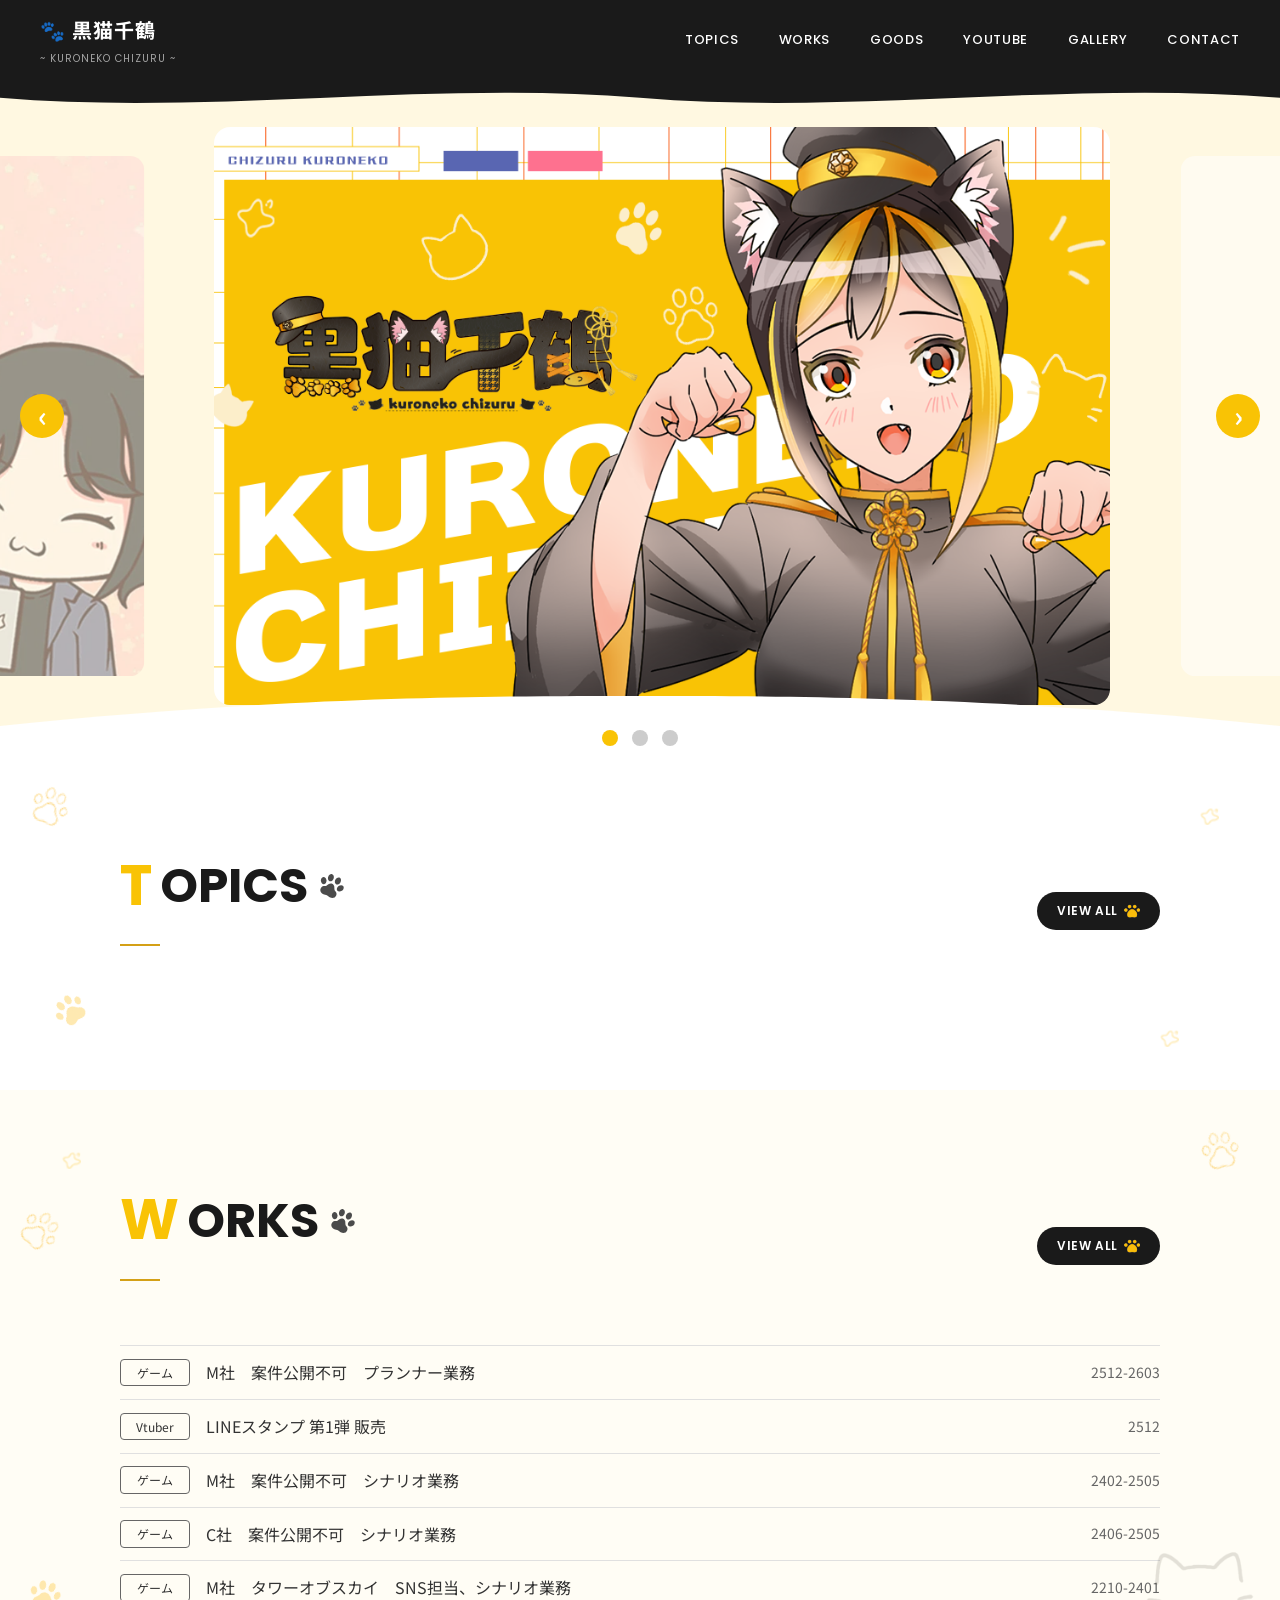
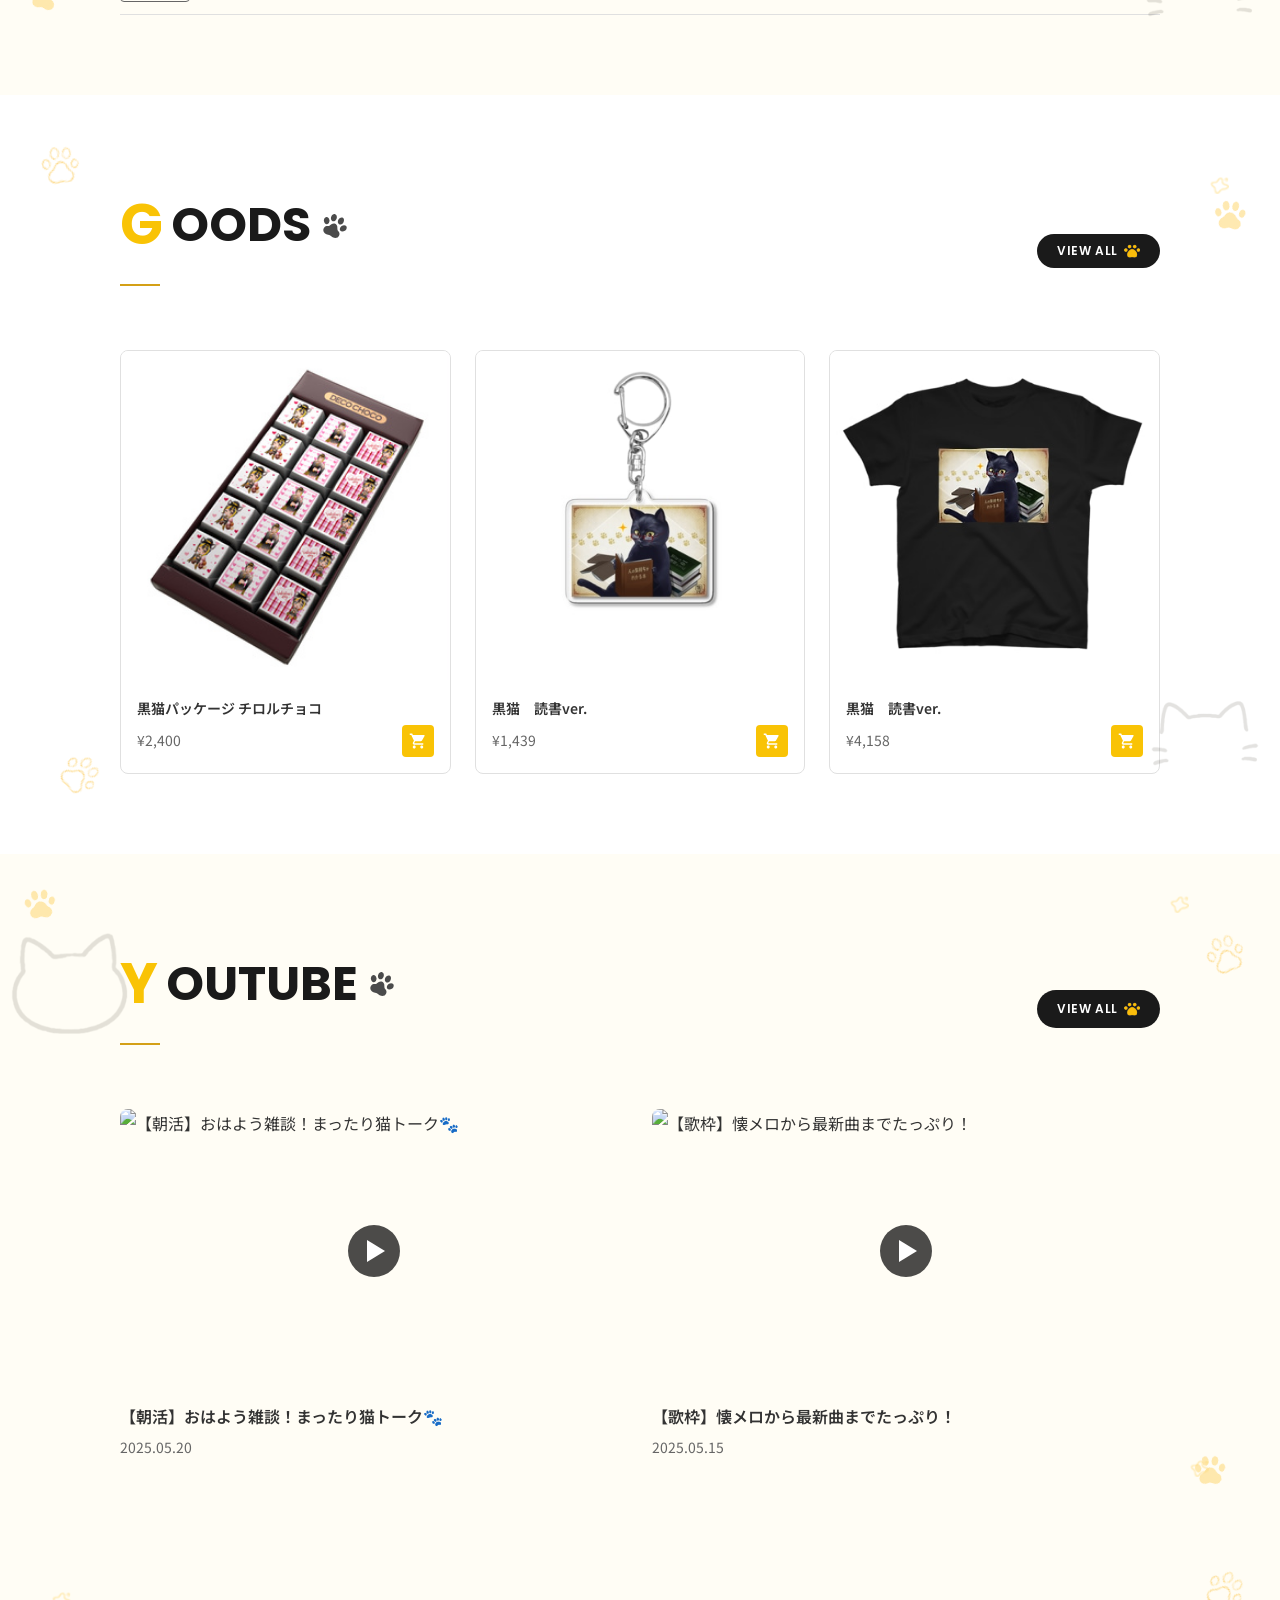
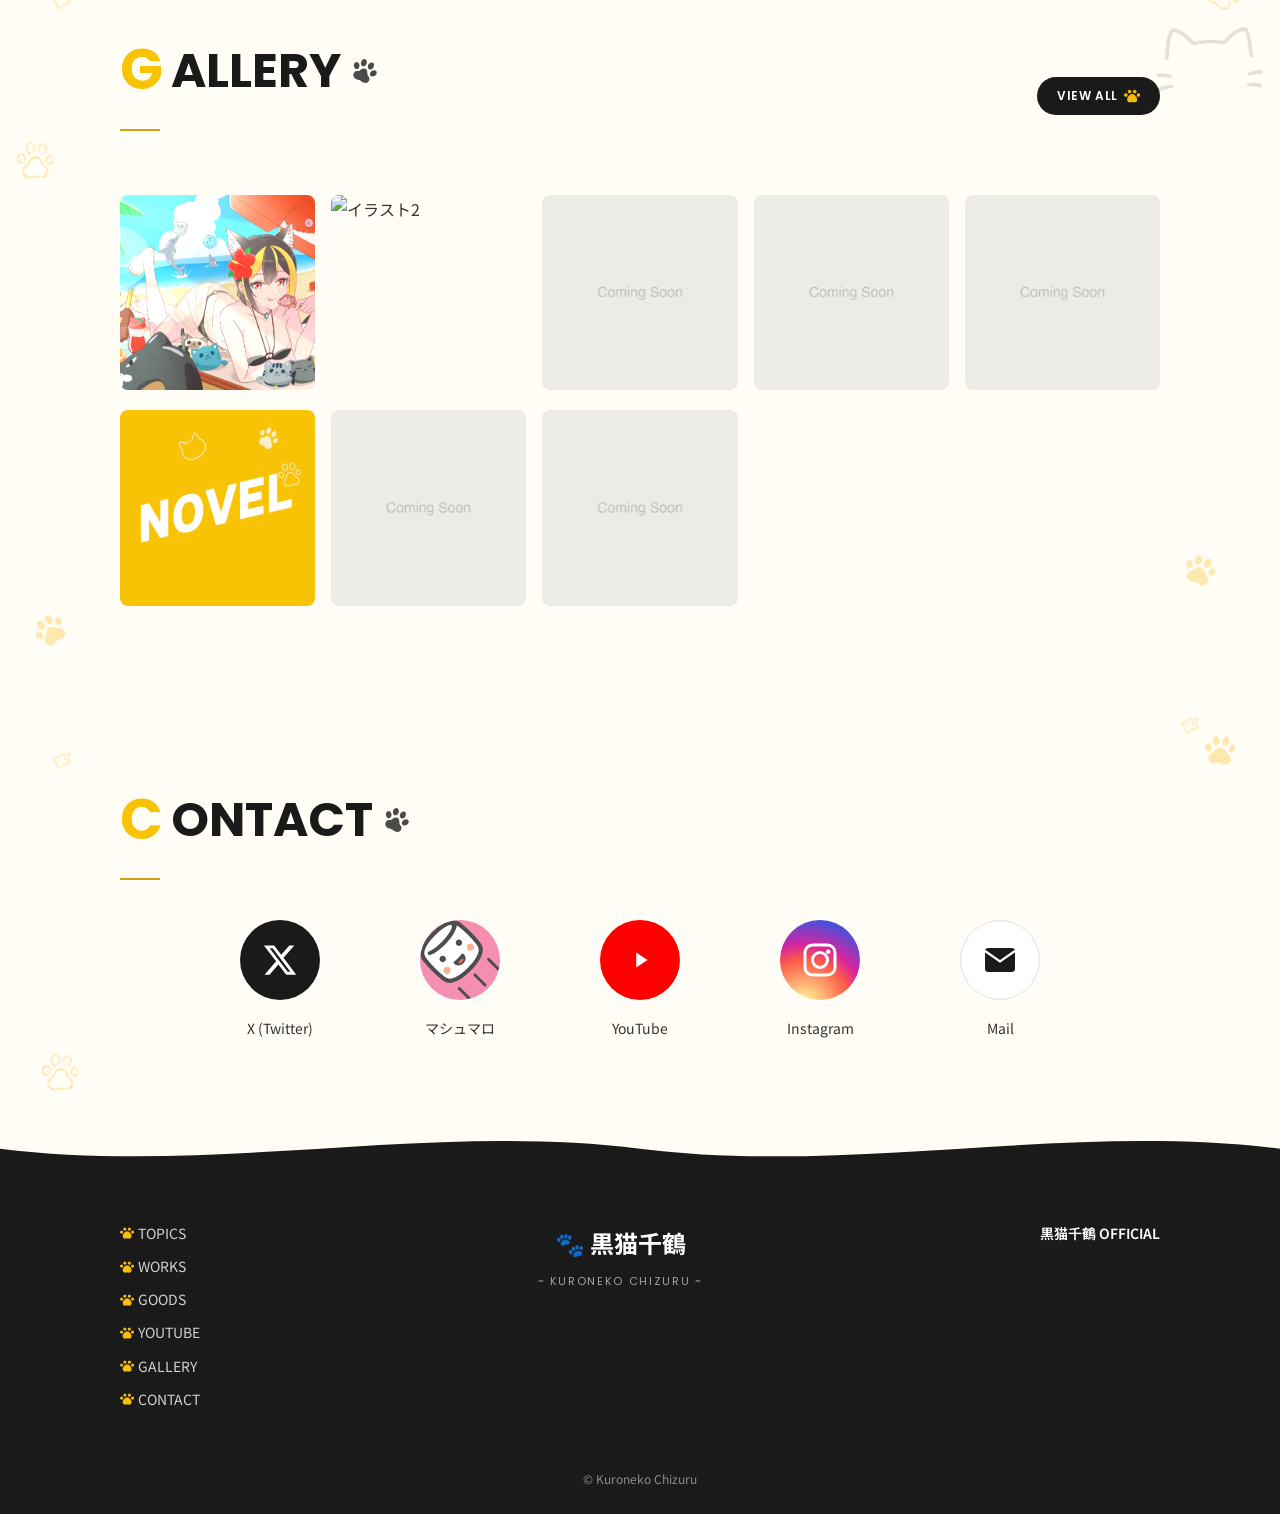
==== index.html @ 6dfe51aa "update: CMS導入 + サイト改善 - TOPICSをデータ駆動化（data/topics.json + loadTopics()） - GAS CMSコード追加（scripts/gas/Co" ====
<!DOCTYPE html>
<html lang="ja">
<head>
  <meta charset="UTF-8">
  <meta name="viewport" content="width=device-width, initial-scale=1.0">
  <title>黒猫千鶴 - KURONEKO CHIZURU Official</title>
  <meta name="description" content="黒猫千鶴（くろねこちづる）の公式サイト。元気いっぱい！癒しと笑顔をお届けする黒猫系VTuber。">
  <meta property="og:title" content="黒猫千鶴 - KURONEKO CHIZURU Official">
  <meta property="og:description" content="元気いっぱい！癒しと笑顔をお届けする黒猫系VTuber">
  <meta property="og:type" content="website">
  <link rel="preconnect" href="https://fonts.googleapis.com">
  <link rel="preconnect" href="https://fonts.gstatic.com" crossorigin>
  <link href="https://fonts.googleapis.com/css2?family=Noto+Sans+JP:wght@400;500;700;900&family=Poppins:wght@400;500;600;700&display=swap" rel="stylesheet">
  <link rel="stylesheet" href="css/variables.css">
  <link rel="stylesheet" href="css/common.css">
  <link rel="stylesheet" href="css/home.css">
</head>
<body>
  <!-- ========== Header ========== -->
  <header class="site-header"></header>

  <!-- ========== Hero Section ========== -->
  <section class="hero-section">
    <div class="carousel-container">
      <div class="carousel-track">
        <!-- スライドはcarousel.jsで動的生成 -->
      </div>
      <button class="carousel-btn carousel-btn-prev" aria-label="前のスライド">&#8249;</button>
      <button class="carousel-btn carousel-btn-next" aria-label="次のスライド">&#8250;</button>
    </div>
    <!-- 白い波形帯 + ドット -->
    <div class="hero-bottom-overlay">
      <svg class="hero-bottom-wave" viewBox="0 0 1440 80" preserveAspectRatio="none" xmlns="http://www.w3.org/2000/svg">
        <path d="M0,80 L0,40 C320,0 560,0 720,0 C880,0 1120,0 1440,40 L1440,80 Z" fill="#FFFFFF"/>
      </svg>
      <div class="carousel-dots"></div>
    </div>
  </section>

  <!-- ========== Topics Section ========== -->
  <section id="topics" class="section topics-section">
    <div class="section-inner">
      <div class="section-header">
        <div>
          <h2 class="section-title">
            <span class="first-letter">T</span>OPICS <img src="img/decorations/paw-black.svg" alt="" class="section-title-paw">
          </h2>
          <div class="section-divider"></div>
        </div>
        <a href="https://x.com/kuro9neko6" target="_blank" rel="noopener noreferrer" class="btn-view-all">VIEW ALL <img src="img/decorations/viewall-icon.png" alt="" class="btn-view-all-icon"></a>
      </div>
      <div class="topics-embed">
        <!-- data/topics.jsonから動的生成 -->
      </div>
    </div>
  </section>

  <!-- ========== Works Section ========== -->
  <section id="works" class="section works-section">
    <div class="section-inner">
      <div class="section-header">
        <div>
          <h2 class="section-title">
            <span class="first-letter">W</span>ORKS <img src="img/decorations/paw-black.svg" alt="" class="section-title-paw">
          </h2>
          <div class="section-divider"></div>
        </div>
        <a href="works.html" class="btn-view-all">VIEW ALL <img src="img/decorations/viewall-icon.png" alt="" class="btn-view-all-icon"></a>
      </div>
      <div class="works-list" data-limit="5">
        <!-- data-loader.jsで動的生成 -->
      </div>
    </div>
  </section>

  <!-- ========== Goods Section ========== -->
  <section id="goods" class="section goods-section">
    <div class="section-inner">
      <div class="section-header">
        <div>
          <h2 class="section-title">
            <span class="first-letter">G</span>OODS <img src="img/decorations/paw-black.svg" alt="" class="section-title-paw">
          </h2>
          <div class="section-divider"></div>
        </div>
        <div class="btn-view-all-dropdown">
          <button class="btn-view-all">VIEW ALL <img src="img/decorations/viewall-icon.png" alt="" class="btn-view-all-icon"></button>
          <div class="dropdown-menu">
            <a href="https://kuro-neko96ko-bo.booth.pm/" target="_blank" rel="noopener noreferrer" class="dropdown-item">
              <span class="dropdown-store-badge dropdown-store-booth">BOOTH</span>
            </a>
            <a href="https://suzuri.jp/kuroneko-project" target="_blank" rel="noopener noreferrer" class="dropdown-item">
              <span class="dropdown-store-badge dropdown-store-suzuri">SUZURI</span>
            </a>
          </div>
        </div>
      </div>
      <div class="goods-grid" data-limit="3">
        <!-- data-loader.jsで動的生成 -->
      </div>
    </div>
  </section>

  <!-- ========== YouTube Section ========== -->
  <section id="youtube" class="section youtube-section">
    <div class="section-inner">
      <div class="section-header">
        <div>
          <h2 class="section-title">
            <span class="first-letter">Y</span>OUTUBE <img src="img/decorations/paw-black.svg" alt="" class="section-title-paw">
          </h2>
          <div class="section-divider"></div>
        </div>
        <a href="https://youtube.com/@96nekoko-bo" target="_blank" rel="noopener noreferrer" class="btn-view-all">VIEW ALL <img src="img/decorations/viewall-icon.png" alt="" class="btn-view-all-icon"></a>
      </div>
      <div class="youtube-grid" data-limit="2">
        <!-- data-loader.jsで動的生成 -->
      </div>
    </div>
  </section>

  <!-- ========== Gallery Section ========== -->
  <section id="gallery" class="section gallery-section">
    <div class="section-inner">
      <div class="section-header">
        <div>
          <h2 class="section-title">
            <span class="first-letter">G</span>ALLERY <img src="img/decorations/paw-black.svg" alt="" class="section-title-paw">
          </h2>
          <div class="section-divider"></div>
        </div>
        <a href="gallery.html" class="btn-view-all">VIEW ALL <img src="img/decorations/viewall-icon.png" alt="" class="btn-view-all-icon"></a>
      </div>
      <div class="gallery-grid" data-limit="10">
        <!-- data-loader.jsで動的生成 -->
      </div>
    </div>
  </section>

  <!-- ========== Contact Section ========== -->
  <section id="contact" class="section contact-section">
    <div class="section-inner">
      <div>
        <h2 class="section-title">
          <span class="first-letter">C</span>ONTACT <img src="img/decorations/paw-black.svg" alt="" class="section-title-paw">
        </h2>
        <div class="section-divider"></div>
      </div>
      <div class="contact-icons">
        <!-- X (Twitter): 黒丸 + 白Xロゴ -->
        <div class="contact-icon-item">
          <a href="https://x.com/kuro9neko6" target="_blank" rel="noopener noreferrer" class="contact-icon-link contact-icon--x">
            <svg viewBox="0 0 24 24"><path d="M18.244 2.25h3.308l-7.227 8.26 8.502 11.24H16.17l-5.214-6.817L4.99 21.75H1.68l7.73-8.835L1.254 2.25H8.08l4.713 6.231zm-1.161 17.52h1.833L7.084 4.126H5.117z" fill="#FFFFFF"/></svg>
          </a>
          <span class="contact-icon-label">X (Twitter)</span>
        </div>
        <!-- マシュマロ: ピンク丸 + アイコン画像 -->
        <div class="contact-icon-item">
          <a href="https://marshmallow-qa.com/hio3j01l4s5czmo" target="_blank" rel="noopener noreferrer" class="contact-icon-link contact-icon--marshmallow">
            <img src="img/icons/marshumallow.png" alt="マシュマロ">
          </a>
          <span class="contact-icon-label">マシュマロ</span>
        </div>
        <!-- YouTube: 赤丸 + 白再生ボタン -->
        <div class="contact-icon-item">
          <a href="https://youtube.com/@96nekoko-bo" target="_blank" rel="noopener noreferrer" class="contact-icon-link contact-icon--youtube">
            <svg viewBox="0 0 24 24"><polygon points="9.5,7 9.5,17 17,12" fill="#FFFFFF"/></svg>
          </a>
          <span class="contact-icon-label">YouTube</span>
        </div>
        <!-- Instagram: グラデーション丸 + 白カメラアイコン -->
        <div class="contact-icon-item">
          <a href="https://www.instagram.com/96nek0_cat" target="_blank" rel="noopener noreferrer" class="contact-icon-link contact-icon--instagram">
            <svg viewBox="0 0 24 24" fill="none">
              <rect x="2" y="2" width="20" height="20" rx="5" stroke="#FFFFFF" stroke-width="2"/>
              <circle cx="12" cy="12" r="5" stroke="#FFFFFF" stroke-width="2"/>
              <circle cx="17.5" cy="6.5" r="1.5" fill="#FFFFFF"/>
            </svg>
          </a>
          <span class="contact-icon-label">Instagram</span>
        </div>
        <!-- Mail: 白丸 + 黒封筒 -->
        <div class="contact-icon-item">
          <a href="#" data-mail-popup class="contact-icon-link contact-icon--mail">
            <svg viewBox="0 0 24 24"><path d="M2 6c0-1.1.9-2 2-2h16c1.1 0 2 .9 2 2v12c0 1.1-.9 2-2 2H4c-1.1 0-2-.9-2-2V6z" fill="#1A1A1A"/><path d="M2 6l10 7 10-7" stroke="#FFFFFF" stroke-width="1.5" fill="none"/></svg>
          </a>
          <span class="contact-icon-label">Mail</span>
        </div>
      </div>
    </div>
  </section>

  <!-- ========== Footer ========== -->
  <footer class="site-footer"></footer>

  <!-- ========== Gallery Modal ========== -->
  <div id="gallery-modal" class="modal-overlay gallery-modal">
    <button class="modal-close" aria-label="閉じる">&times;</button>
    <button class="gallery-modal-nav gallery-modal-prev" aria-label="前の画像">&#8249;</button>
    <img class="gallery-modal-image" src="" alt="">
    <button class="gallery-modal-nav gallery-modal-next" aria-label="次の画像">&#8250;</button>
  </div>

  <!-- ========== Mail Modal ========== -->
  <div id="mail-modal" class="modal-overlay">
    <button class="modal-close" aria-label="閉じる">&times;</button>
    <div class="mail-popup">
      <h3>📧 Mail</h3>
      <p class="mail-popup-address">9kuro6neko.kobo@gmail.com</p>
      <div class="mail-popup-actions">
        <a href="mailto:9kuro6neko.kobo@gmail.com" class="mail-popup-btn mail-popup-btn-send">メールを送る</a>
        <button class="mail-popup-btn mail-popup-btn-copy">コピー</button>
      </div>
    </div>
  </div>

  <!-- Scripts -->
  <script src="js/common.js"></script>
  <script src="js/carousel.js"></script>
  <script src="js/data-loader.js"></script>
  <script src="js/youtube-loader.js"></script>
  <script src="js/gallery.js"></script>
  <script src="js/mail-popup.js"></script>
  <script src="js/decorations.js"></script>

  <!-- Twitter Widget (Topics用) -->
  <script async src="https://platform.twitter.com/widgets.js" charset="utf-8"></script>
</body>
</html>
---- css/variables.css ----
:root {
  /* Colors */
  --color-primary: #1A1A1A;
  --color-accent: #D4A017;
  --color-accent-light: #F5C518;
  --color-accent-bg: #FFF8E1;
  --color-bg: #FFFDF5;
  --color-bg-dark: #1A1A1A;
  --color-white: #FFFFFF;
  --color-text: #333333;
  --color-text-light: #666666;
  --color-border: #E0E0E0;

  /* Layout */
  --max-width: 1440px;
  --content-width: 1200px;
  --content-padding: 0 120px;
  --header-height: 80px;
  --section-padding: 80px 0;

  /* Typography */
  --font-family: 'Noto Sans JP', 'Hiragino Kaku Gothic ProN', 'Hiragino Sans', Meiryo, sans-serif;
  --font-family-en: 'Poppins', sans-serif;
  --font-size-base: 16px;
  --font-size-sm: 14px;
  --font-size-xs: 12px;
  --font-size-lg: 18px;
  --font-size-xl: 24px;
  --font-size-2xl: 32px;
  --font-size-section-title: 48px;

  /* Spacing */
  --spacing-xs: 4px;
  --spacing-sm: 8px;
  --spacing-md: 16px;
  --spacing-lg: 24px;
  --spacing-xl: 40px;
  --spacing-2xl: 60px;
  --spacing-3xl: 80px;

  /* Border Radius */
  --radius-sm: 4px;
  --radius-md: 8px;
  --radius-lg: 12px;
  --radius-full: 50%;

  /* Transitions */
  --transition-fast: 0.2s ease;
  --transition-normal: 0.3s ease;

  /* Shadows */
  --shadow-sm: 0 2px 4px rgba(0, 0, 0, 0.1);
  --shadow-md: 0 4px 12px rgba(0, 0, 0, 0.15);
}
---- css/common.css ----
/* ========================================
   Reset
   ======================================== */
*, *::before, *::after {
  margin: 0;
  padding: 0;
  box-sizing: border-box;
}

html {
  scroll-behavior: smooth;
}

body {
  font-family: var(--font-family);
  font-size: var(--font-size-base);
  color: var(--color-text);
  background-color: var(--color-bg);
  line-height: 1.8;
  -webkit-font-smoothing: antialiased;
  position: relative;
}

a {
  color: inherit;
  text-decoration: none;
}

ul, ol {
  list-style: none;
}

img {
  max-width: 100%;
  height: auto;
  display: block;
}

button {
  border: none;
  background: none;
  cursor: pointer;
  font-family: inherit;
}

/* ========================================
   Header
   ======================================== */
.site-header {
  position: sticky;
  top: 0;
  z-index: 100;
  background-color: var(--color-bg-dark);
  height: var(--header-height);
}

.header-inner {
  max-width: var(--max-width);
  margin: 0 auto;
  padding: 0 40px;
  height: 100%;
  display: flex;
  align-items: center;
  justify-content: space-between;
}

.header-logo {
  display: flex;
  flex-direction: column;
  gap: 2px;
}

.header-logo-title {
  font-size: 20px;
  font-weight: 700;
  color: var(--color-white);
  letter-spacing: 0.05em;
}

.header-logo-subtitle {
  font-family: var(--font-family-en);
  font-size: 10px;
  color: rgba(255, 255, 255, 0.6);
  letter-spacing: 0.1em;
}

.header-nav {
  display: flex;
  align-items: center;
  gap: var(--spacing-xl);
}

.header-nav a {
  font-family: var(--font-family-en);
  font-size: 13px;
  font-weight: 500;
  color: var(--color-white);
  letter-spacing: 0.05em;
  transition: color var(--transition-fast);
  position: relative;
}

.header-nav a:hover {
  color: var(--color-accent);
}

.header-nav a::before {
  content: '';
  display: inline-block;
  width: 0;
  height: 14px;
  background: url('../img/decorations/viewall-icon.png') no-repeat center;
  background-size: contain;
  vertical-align: middle;
  margin-right: 0;
  transition: width var(--transition-normal), margin-right var(--transition-normal);
}

.header-nav a:hover::before {
  width: 14px;
  margin-right: 4px;
}

.header-nav a::after {
  content: '';
  position: absolute;
  bottom: -4px;
  left: 0;
  width: 0;
  height: 2px;
  background-color: var(--color-accent);
  transition: width var(--transition-normal);
}

.header-nav a:hover::after {
  width: 100%;
}

/* Hamburger Menu (Mobile) */
.hamburger {
  display: none;
  flex-direction: column;
  gap: 5px;
  width: 28px;
  cursor: pointer;
  z-index: 110;
}

.hamburger span {
  display: block;
  width: 100%;
  height: 2px;
  background-color: var(--color-white);
  transition: var(--transition-normal);
}

.hamburger.active span:nth-child(1) {
  transform: rotate(45deg) translate(5px, 5px);
}

.hamburger.active span:nth-child(2) {
  opacity: 0;
}

.hamburger.active span:nth-child(3) {
  transform: rotate(-45deg) translate(5px, -5px);
}

/* Mobile Nav Overlay */
.mobile-nav-overlay {
  display: none;
  position: fixed;
  top: 0;
  left: 0;
  width: 100%;
  height: 100%;
  background-color: rgba(0, 0, 0, 0.5);
  z-index: 99;
}

.mobile-nav {
  display: none;
  position: fixed;
  top: 0;
  right: -280px;
  width: 280px;
  height: 100%;
  background-color: var(--color-white);
  z-index: 105;
  padding: 100px 40px 40px;
  transition: right var(--transition-normal);
  flex-direction: column;
  gap: var(--spacing-lg);
}

.mobile-nav.open {
  right: 0;
}

.mobile-nav a {
  font-family: var(--font-family-en);
  font-size: var(--font-size-lg);
  font-weight: 500;
  color: var(--color-primary);
  display: block;
  padding: var(--spacing-sm) 0;
  border-bottom: 1px solid var(--color-border);
}

.mobile-nav a:hover {
  color: var(--color-accent);
}

/* ========================================
   Section Common
   ======================================== */
.section {
  padding: var(--section-padding);
  max-width: var(--max-width);
  margin: 0 auto;
}

.section-inner {
  padding: 0 120px;
}

.section-title {
  font-family: var(--font-family-en);
  font-size: var(--font-size-section-title);
  font-weight: 700;
  color: var(--color-primary);
  margin-bottom: var(--spacing-sm);
  display: flex;
  align-items: center;
  gap: var(--spacing-sm);
}

.section-title .first-letter {
  color: #F9C305;
  font-size: 56px;
}

.section-divider {
  width: 40px;
  height: 2px;
  background-color: var(--color-accent);
  margin-bottom: var(--spacing-xl);
}

.section-header {
  display: flex;
  justify-content: space-between;
  align-items: center;
  margin-bottom: var(--spacing-lg);
}

/* ========================================
   VIEW ALL Button
   ======================================== */
.btn-view-all {
  display: inline-flex;
  align-items: center;
  gap: 6px;
  padding: 8px 20px;
  background-color: var(--color-primary);
  border: none;
  border-radius: 50px;
  font-family: var(--font-family-en);
  font-size: var(--font-size-xs);
  font-weight: 600;
  color: var(--color-white);
  letter-spacing: 0.05em;
  transition: var(--transition-fast);
}

.btn-view-all:hover {
  background-color: #333;
  color: var(--color-white);
}

.btn-view-all-icon {
  width: 16px;
  height: 16px;
}

/* Section Title Paw Icon */
.section-title-paw {
  width: 24px;
  height: 24px;
  vertical-align: middle;
  margin-left: 4px;
}

/* ========================================
   Wave Divider
   ======================================== */
.wave-divider {
  position: relative;
  width: 100%;
  overflow: hidden;
  line-height: 0;
}

.wave-divider svg {
  display: block;
  width: 100%;
  height: auto;
}

.wave-divider-top {
  position: sticky;
  top: var(--header-height);
  z-index: 99;
  margin-bottom: -40px;
  pointer-events: none;
}

.wave-divider-bottom {
  margin-bottom: -2px;
}

/* ========================================
   Footer
   ======================================== */
.site-footer {
  background-color: var(--color-bg-dark);
  color: var(--color-white);
  padding: 48px 0 24px;
}

.footer-inner {
  max-width: var(--max-width);
  margin: 0 auto;
  padding: 0 120px;
}

.footer-top {
  display: flex;
  justify-content: space-between;
  align-items: flex-start;
  gap: var(--spacing-xl);
}

.footer-menu h3 {
  font-family: var(--font-family-en);
  font-size: var(--font-size-sm);
  font-weight: 600;
  margin-bottom: var(--spacing-md);
  letter-spacing: 0.05em;
}

.footer-menu-list {
  display: flex;
  flex-direction: column;
  gap: var(--spacing-sm);
}

.footer-menu-list a {
  font-size: var(--font-size-sm);
  color: rgba(255, 255, 255, 0.8);
  transition: color var(--transition-fast);
  display: flex;
  align-items: center;
  gap: var(--spacing-xs);
}

.footer-menu-list a::before {
  content: '';
  display: inline-block;
  width: 14px;
  height: 14px;
  background: url('../img/decorations/viewall-icon.png') no-repeat center;
  background-size: contain;
  flex-shrink: 0;
}

.footer-menu-list a:hover {
  color: var(--color-accent);
}

.footer-center {
  text-align: center;
  display: flex;
  flex-direction: column;
  align-items: center;
  gap: var(--spacing-sm);
}

.footer-logo-title {
  font-size: 24px;
  font-weight: 700;
  color: var(--color-white);
}

.footer-logo-subtitle {
  font-family: var(--font-family-en);
  font-size: 11px;
  letter-spacing: 0.15em;
  color: rgba(255, 255, 255, 0.6);
}

.footer-logo-text {
  font-family: var(--font-family-en);
  font-size: var(--font-size-xs);
  letter-spacing: 0.1em;
  color: rgba(255, 255, 255, 0.6);
}

.footer-right {
  text-align: right;
}

.footer-right-title {
  font-size: var(--font-size-sm);
  font-weight: 600;
  margin-bottom: var(--spacing-md);
}

.footer-social {
  display: flex;
  gap: var(--spacing-md);
  justify-content: flex-end;
}

.footer-social a {
  display: flex;
  align-items: center;
  justify-content: center;
  width: 32px;
  height: 32px;
  border-radius: var(--radius-full);
  background-color: rgba(255, 255, 255, 0.15);
  color: var(--color-white);
  transition: background-color var(--transition-fast);
}

.footer-social a:hover {
  background-color: var(--color-accent);
}

.footer-social svg {
  width: 16px;
  height: 16px;
  fill: currentColor;
}

.footer-copyright {
  text-align: center;
  margin-top: var(--spacing-xl);
  padding-top: var(--spacing-md);
  font-size: var(--font-size-xs);
  color: rgba(255, 255, 255, 0.5);
}

/* ========================================
   Modal / Popup Common
   ======================================== */
.modal-overlay {
  display: none;
  position: fixed;
  top: 0;
  left: 0;
  width: 100%;
  height: 100%;
  background-color: rgba(0, 0, 0, 0.8);
  z-index: 200;
  justify-content: center;
  align-items: center;
}

.modal-overlay.active {
  display: flex;
}

.modal-close {
  position: absolute;
  top: 20px;
  right: 20px;
  width: 40px;
  height: 40px;
  color: var(--color-white);
  font-size: 28px;
  display: flex;
  align-items: center;
  justify-content: center;
  cursor: pointer;
  z-index: 210;
}

/* ========================================
   Utility
   ======================================== */
.visually-hidden {
  position: absolute;
  width: 1px;
  height: 1px;
  padding: 0;
  margin: -1px;
  overflow: hidden;
  clip: rect(0, 0, 0, 0);
  border: 0;
}

/* ========================================
   Responsive
   ======================================== */
@media (max-width: 1024px) {
  .section-inner {
    padding: 0 40px;
  }

  .footer-inner {
    padding: 0 40px;
  }

  .header-inner {
    padding: 0 24px;
  }
}

@media (max-width: 768px) {
  .section-inner {
    padding: 0 20px;
  }

  .footer-inner {
    padding: 0 20px;
  }

  .header-nav {
    display: none;
  }

  .hamburger {
    display: flex;
  }

  .mobile-nav {
    display: flex;
  }

  .mobile-nav-overlay.active {
    display: block;
  }

  .section-title {
    font-size: 32px;
  }

  .section-title .first-letter {
    font-size: 40px;
  }

  .footer-top {
    flex-direction: column;
    align-items: center;
    text-align: center;
  }

  .footer-social {
    justify-content: center;
  }

  .footer-right {
    text-align: center;
  }
}
---- css/home.css ----
/* ========================================
   Background Decorations
   ======================================== */
.deco-footprint {
  width: 40px;
  height: 40px;
  opacity: 0.6;
}

.deco-cat {
  width: 120px;
  height: auto;
  opacity: 0.15;
}

.deco-sparkle {
  width: 22px;
  height: 22px;
  opacity: 0.7;
}

/* ========================================
   Hero Section
   ======================================== */
.hero-section {
  position: relative;
  width: 100%;
  height: 680px;
  overflow: hidden;
  background-color: var(--color-accent-bg);
}

.carousel-container {
  position: relative;
  width: 100%;
  height: 100%;
  overflow: hidden;
}

.carousel-track {
  display: flex;
  height: 100%;
  transition: transform 0.5s ease;
  align-items: center;
}

.carousel-slide {
  min-width: 70%;
  max-width: 70%;
  height: 85%;
  position: relative;
  display: flex;
  align-items: center;
  justify-content: center;
  background-color: var(--color-accent-bg);
  border-radius: 16px;
  overflow: hidden;
  margin: 0 1%;
  transition: transform 0.5s ease, opacity 0.5s ease;
  opacity: 0.5;
  transform: scale(0.9);
  flex-shrink: 0;
}

.carousel-slide.active {
  opacity: 1;
  transform: scale(1);
}

.carousel-slide a {
  display: block;
  width: 100%;
  height: 100%;
}

.carousel-slide img {
  width: 100%;
  height: 100%;
  object-fit: cover;
}

.carousel-slide-content {
  position: absolute;
  left: 120px;
  top: 50%;
  transform: translateY(-50%);
  z-index: 2;
}

.carousel-slide-content .hero-subtitle {
  font-size: var(--font-size-lg);
  color: var(--color-primary);
  margin-bottom: var(--spacing-sm);
}

.carousel-slide-content .hero-title {
  font-size: 64px;
  font-weight: 900;
  color: var(--color-primary);
  margin-bottom: var(--spacing-sm);
  line-height: 1.2;
}

.carousel-slide-content .hero-title-en {
  font-family: var(--font-family-en);
  font-size: var(--font-size-xl);
  font-weight: 600;
  color: var(--color-accent);
  letter-spacing: 0.15em;
  margin-bottom: var(--spacing-lg);
}

.carousel-slide-content .hero-description {
  font-size: var(--font-size-base);
  color: var(--color-text);
  margin-bottom: var(--spacing-lg);
  line-height: 1.8;
}

.hero-social {
  display: flex;
  gap: var(--spacing-md);
}

.hero-social a {
  display: flex;
  align-items: center;
  justify-content: center;
  width: 44px;
  height: 44px;
  border-radius: var(--radius-full);
  background-color: var(--color-primary);
  color: var(--color-white);
  transition: background-color var(--transition-fast);
}

.hero-social a:hover {
  background-color: var(--color-accent);
}

.hero-social svg {
  width: 20px;
  height: 20px;
  fill: currentColor;
}

/* Carousel Controls */
.carousel-btn {
  position: absolute;
  top: 50%;
  transform: translateY(-50%);
  width: 44px;
  height: 44px;
  border-radius: var(--radius-full);
  background-color: #F9C305;
  color: var(--color-white);
  display: flex;
  align-items: center;
  justify-content: center;
  z-index: 20;
  transition: background-color var(--transition-fast);
  font-size: 28px;
  font-weight: 700;
  line-height: 1;
  text-align: center;
  padding-bottom: 2px;
}

.carousel-btn:hover {
  background-color: var(--color-accent-light);
}

.carousel-btn-prev {
  left: 20px;
}

.carousel-btn-next {
  right: 20px;
}

/* Hero Bottom Overlay (白い波形帯) */
.hero-bottom-overlay {
  position: absolute;
  bottom: 0;
  left: 0;
  width: 100%;
  z-index: 10;
}

.hero-bottom-wave {
  display: block;
  width: 100%;
  height: 60px;
}

.carousel-dots {
  position: absolute;
  bottom: 10px;
  left: 50%;
  transform: translateX(-50%);
  display: flex;
  gap: 14px;
  z-index: 11;
}

.carousel-dot {
  width: 16px;
  height: 16px;
  border-radius: var(--radius-full);
  background-color: #CCCCCC;
  cursor: pointer;
  transition: background-color var(--transition-fast);
}

.carousel-dot.active {
  background-color: #F9C305;
}

/* ========================================
   Topics Section
   ======================================== */
.topics-section {
  background-color: var(--color-white);
  max-width: 100%;
  padding-left: 0;
  padding-right: 0;
}

.topics-section .section-inner {
  max-width: var(--max-width);
  margin: 0 auto;
}

.topics-embed {
  width: 100%;
  display: flex;
  gap: 40px;
  justify-content: center;
  text-align: center;
}

.topics-tweet-wrapper {
  flex: 0 1 550px;
  min-width: 0;
}

.topics-embed > * {
  margin-left: auto !important;
  margin-right: auto !important;
}

/* ========================================
   Works Section
   ======================================== */
.works-section {
  background-color: var(--color-bg);
}

.works-list {
  width: 100%;
}

.works-item {
  display: flex;
  align-items: center;
  padding: 12px 0;
  border-bottom: 1px solid var(--color-border);
  gap: var(--spacing-md);
}

.works-item:first-child {
  border-top: 1px solid var(--color-border);
}

.works-category {
  display: inline-block;
  padding: 2px 12px;
  border: 1px solid var(--color-text-light);
  border-radius: var(--radius-sm);
  font-size: var(--font-size-xs);
  color: var(--color-text);
  white-space: nowrap;
  min-width: 70px;
  text-align: center;
}

.works-title {
  flex: 1;
  font-size: var(--font-size-base);
  color: var(--color-text);
}

.works-date {
  font-size: var(--font-size-sm);
  color: var(--color-text-light);
  white-space: nowrap;
}

/* ========================================
   Goods Section
   ======================================== */
.goods-section {
  background-color: var(--color-white);
  max-width: 100%;
  padding-left: 0;
  padding-right: 0;
}

.goods-section .section-inner {
  max-width: var(--max-width);
  margin: 0 auto;
}

/* Goods Dropdown */
.btn-view-all-dropdown {
  position: relative;
}

.btn-view-all-dropdown .btn-view-all {
  cursor: pointer;
}

.dropdown-menu {
  display: none;
  position: absolute;
  top: calc(100% + 8px);
  right: 0;
  background-color: var(--color-white);
  border-radius: var(--radius-md);
  box-shadow: 0 4px 20px rgba(0, 0, 0, 0.15);
  overflow: hidden;
  min-width: 160px;
  z-index: 50;
}

.btn-view-all-dropdown.open .dropdown-menu {
  display: block;
}

.dropdown-item {
  display: flex;
  align-items: center;
  padding: 12px 20px;
  transition: background-color var(--transition-fast);
}

.dropdown-item:hover {
  background-color: var(--color-bg);
}

.dropdown-store-badge {
  font-size: var(--font-size-sm);
  font-weight: 600;
  letter-spacing: 0.05em;
}

.dropdown-store-booth {
  color: #1A1A1A;
}

.dropdown-store-suzuri {
  color: #1A1A1A;
}

.goods-grid {
  display: grid;
  grid-template-columns: repeat(3, 1fr);
  gap: var(--spacing-lg);
}

.goods-card {
  border: 1px solid var(--color-border);
  border-radius: var(--radius-md);
  overflow: hidden;
  transition: box-shadow var(--transition-fast);
}

.goods-card:hover {
  box-shadow: var(--shadow-md);
}

.goods-card-image {
  width: 100%;
  aspect-ratio: 1 / 1;
  background-color: #f5f5f5;
  display: flex;
  align-items: center;
  justify-content: center;
  overflow: hidden;
}

.goods-card-image img {
  width: 100%;
  height: 100%;
  object-fit: cover;
}

.goods-card-info {
  padding: var(--spacing-md);
}

.goods-card-name {
  font-size: var(--font-size-sm);
  font-weight: 600;
  color: var(--color-text);
  margin-bottom: var(--spacing-xs);
}

.goods-card-price {
  font-size: var(--font-size-sm);
  color: var(--color-text-light);
}

.goods-card-bottom {
  display: flex;
  align-items: center;
  justify-content: space-between;
}

.goods-card-cart {
  display: inline-flex;
  align-items: center;
  justify-content: center;
  width: 32px;
  height: 32px;
  background-color: #F9C305;
  border-radius: var(--radius-sm);
  color: var(--color-white);
  transition: background-color var(--transition-fast);
}

.goods-card-cart:hover {
  background-color: var(--color-accent-light);
}

.goods-card-cart svg {
  width: 18px;
  height: 18px;
  fill: currentColor;
}

/* ========================================
   YouTube Section
   ======================================== */
.youtube-section {
  background-color: var(--color-bg);
}

.youtube-grid {
  display: grid;
  grid-template-columns: repeat(2, 1fr);
  gap: var(--spacing-lg);
}

.youtube-card {
  cursor: pointer;
}

.youtube-card-thumbnail {
  position: relative;
  width: 100%;
  aspect-ratio: 16 / 9;
  border-radius: var(--radius-md);
  overflow: hidden;
  margin-bottom: var(--spacing-sm);
}

.youtube-card-thumbnail img {
  width: 100%;
  height: 100%;
  object-fit: cover;
}

.youtube-play-btn {
  position: absolute;
  top: 50%;
  left: 50%;
  transform: translate(-50%, -50%);
  width: 52px;
  height: 52px;
  background-color: rgba(0, 0, 0, 0.7);
  border-radius: var(--radius-full);
  display: flex;
  align-items: center;
  justify-content: center;
}

.youtube-play-btn::after {
  content: '';
  display: block;
  width: 0;
  height: 0;
  border-left: 18px solid var(--color-white);
  border-top: 11px solid transparent;
  border-bottom: 11px solid transparent;
  margin-left: 4px;
}

.youtube-card-title {
  font-size: var(--font-size-base);
  font-weight: 600;
  color: var(--color-text);
  margin-bottom: var(--spacing-xs);
}

.youtube-card-date {
  font-size: var(--font-size-sm);
  color: var(--color-text-light);
}

/* ========================================
   Gallery Section
   ======================================== */
.gallery-section {
  background-color: var(--color-bg);
}

.gallery-grid {
  display: grid;
  grid-template-columns: repeat(5, 1fr);
  gap: var(--spacing-md);
}

.gallery-item {
  cursor: pointer;
}

.gallery-item-image {
  width: 100%;
  aspect-ratio: 1 / 1;
  border-radius: var(--radius-md);
  overflow: hidden;
  margin-bottom: var(--spacing-xs);
}

.gallery-item-image img {
  width: 100%;
  height: 100%;
  object-fit: cover;
  transition: transform var(--transition-normal);
}

.gallery-item:hover .gallery-item-image img {
  transform: scale(1.05);
}

.gallery-item-label {
  font-size: var(--font-size-xs);
  color: var(--color-text-light);
  text-align: center;
}

.gallery-item--disabled {
  cursor: default;
  opacity: 0.6;
}

.gallery-item--disabled:hover .gallery-item-image img {
  transform: none;
}

/* Gallery Modal */
.gallery-modal {
  z-index: 200;
}

.gallery-modal-image {
  max-width: 80vw;
  max-height: 80vh;
  object-fit: contain;
}

.gallery-modal-nav {
  position: absolute;
  top: 50%;
  transform: translateY(-50%);
  width: 44px;
  height: 44px;
  border-radius: var(--radius-full);
  background-color: rgba(255, 255, 255, 0.2);
  color: var(--color-white);
  display: flex;
  align-items: center;
  justify-content: center;
  font-size: 24px;
  transition: background-color var(--transition-fast);
}

.gallery-modal-nav:hover {
  background-color: rgba(255, 255, 255, 0.4);
}

.gallery-modal-prev {
  left: 20px;
}

.gallery-modal-next {
  right: 20px;
}

/* ========================================
   Contact Section
   ======================================== */
.contact-section {
  background-color: var(--color-bg);
}

.contact-icons {
  display: flex;
  justify-content: center;
  gap: var(--spacing-xl);
}

.contact-icon-item {
  display: flex;
  flex-direction: column;
  align-items: center;
  gap: var(--spacing-md);
  min-width: 140px;
}

.contact-icon-link {
  display: flex;
  align-items: center;
  justify-content: center;
  width: 80px;
  height: 80px;
  border-radius: var(--radius-full);
  transition: var(--transition-fast);
  background-color: var(--color-primary);
}

.contact-icon-link:hover {
  transform: translateY(-3px);
  box-shadow: var(--shadow-md);
  opacity: 0.85;
}

.contact-icon-link svg {
  width: 36px;
  height: 36px;
}

.contact-icon-link img {
  width: 100%;
  height: 100%;
  object-fit: cover;
  border-radius: var(--radius-full);
}

/* X: 黒丸 + 白ロゴ */
.contact-icon--x {
  background-color: #1A1A1A;
}

/* マシュマロ: ピンク丸（画像自体が丸くクリップ） */
.contact-icon--marshmallow {
  background-color: #F48FB1;
  padding: 0;
  overflow: hidden;
}

/* YouTube: 赤丸 + 白再生ボタン */
.contact-icon--youtube {
  background-color: #FF0000;
}

/* Instagram: グラデーション丸 + 白カメラアイコン */
.contact-icon--instagram {
  background: radial-gradient(circle at 30% 107%, #fdf497 0%, #fdf497 5%, #fd5949 45%, #d6249f 60%, #285AEB 90%);
}

/* Mail: 白丸 + 黒封筒 */
.contact-icon--mail {
  background-color: var(--color-white);
  border: 1px solid var(--color-border);
}

.contact-icon-label {
  font-size: var(--font-size-sm);
  color: var(--color-text);
  text-align: center;
}

/* Mail Popup */
.mail-popup {
  background-color: var(--color-white);
  border-radius: var(--radius-lg);
  padding: var(--spacing-xl);
  text-align: center;
  max-width: 400px;
  width: 90%;
}

.mail-popup h3 {
  font-size: var(--font-size-xl);
  margin-bottom: var(--spacing-lg);
}

.mail-popup-address {
  font-size: var(--font-size-base);
  color: var(--color-text);
  margin-bottom: var(--spacing-lg);
  word-break: break-all;
  padding: var(--spacing-md);
  background-color: var(--color-bg);
  border-radius: var(--radius-sm);
}

.mail-popup-actions {
  display: flex;
  gap: var(--spacing-md);
  justify-content: center;
}

.mail-popup-btn {
  padding: 10px 24px;
  border-radius: var(--radius-sm);
  font-size: var(--font-size-sm);
  font-weight: 600;
  transition: var(--transition-fast);
}

.mail-popup-btn-send {
  background-color: var(--color-accent);
  color: var(--color-white);
}

.mail-popup-btn-send:hover {
  background-color: var(--color-accent-light);
}

.mail-popup-btn-copy {
  border: 2px solid var(--color-primary);
  color: var(--color-primary);
}

.mail-popup-btn-copy:hover {
  background-color: var(--color-primary);
  color: var(--color-white);
}

/* ========================================
   Responsive - Home
   ======================================== */
@media (max-width: 1024px) {
  .hero-section {
    height: 500px;
  }

  .carousel-slide-content {
    left: 40px;
  }

  .carousel-slide-content .hero-title {
    font-size: 48px;
  }

  .gallery-grid {
    grid-template-columns: repeat(3, 1fr);
  }
}

@media (max-width: 768px) {
  .hero-section {
    height: 400px;
  }

  .carousel-slide-content {
    left: 20px;
    right: 20px;
  }

  .carousel-slide-content .hero-title {
    font-size: 36px;
  }

  .carousel-slide-content .hero-title-en {
    font-size: var(--font-size-lg);
  }

  .goods-grid {
    grid-template-columns: repeat(2, 1fr);
  }

  .youtube-grid {
    grid-template-columns: 1fr;
  }

  .gallery-grid {
    grid-template-columns: repeat(2, 1fr);
  }

  .topics-embed {
    flex-direction: column;
    align-items: center;
  }

  .contact-icons {
    flex-wrap: wrap;
    gap: var(--spacing-lg);
  }

  .works-item {
    flex-wrap: wrap;
    gap: var(--spacing-sm);
  }

  .works-date {
    width: 100%;
    text-align: right;
  }
}
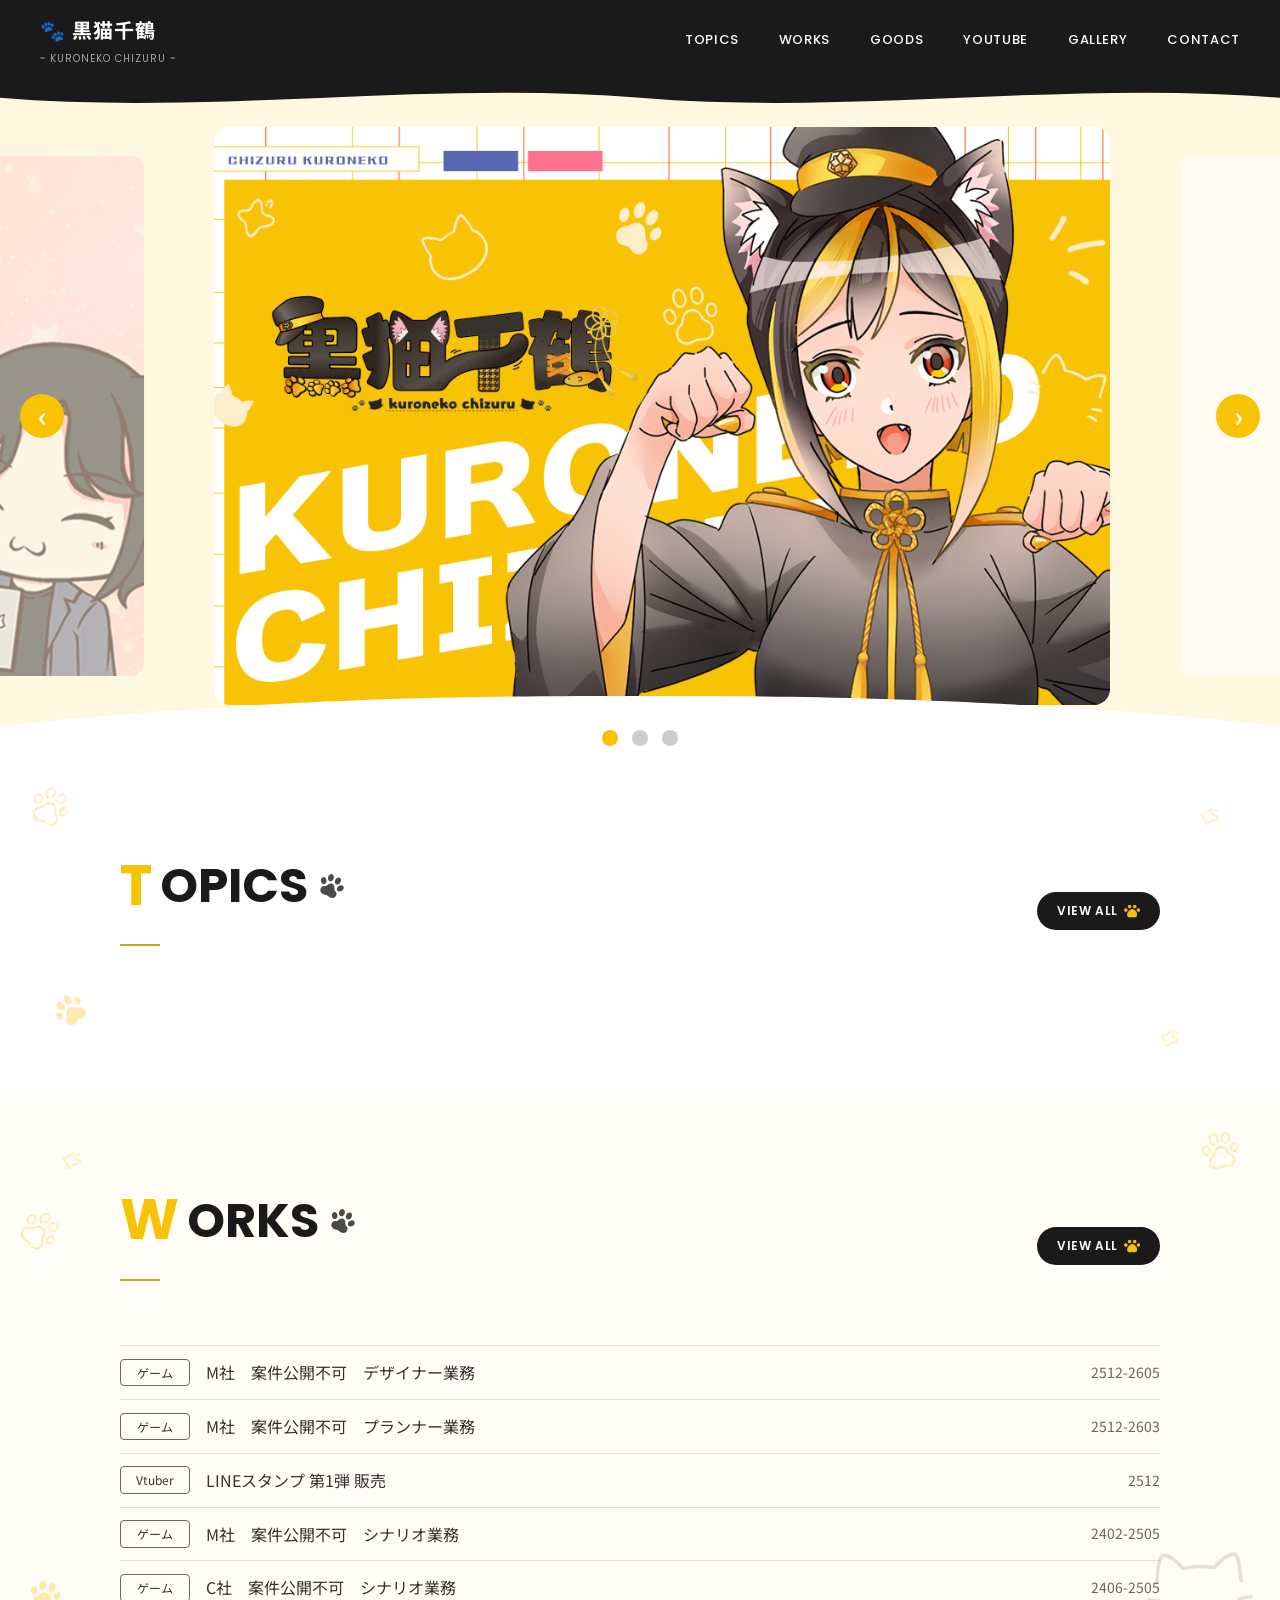
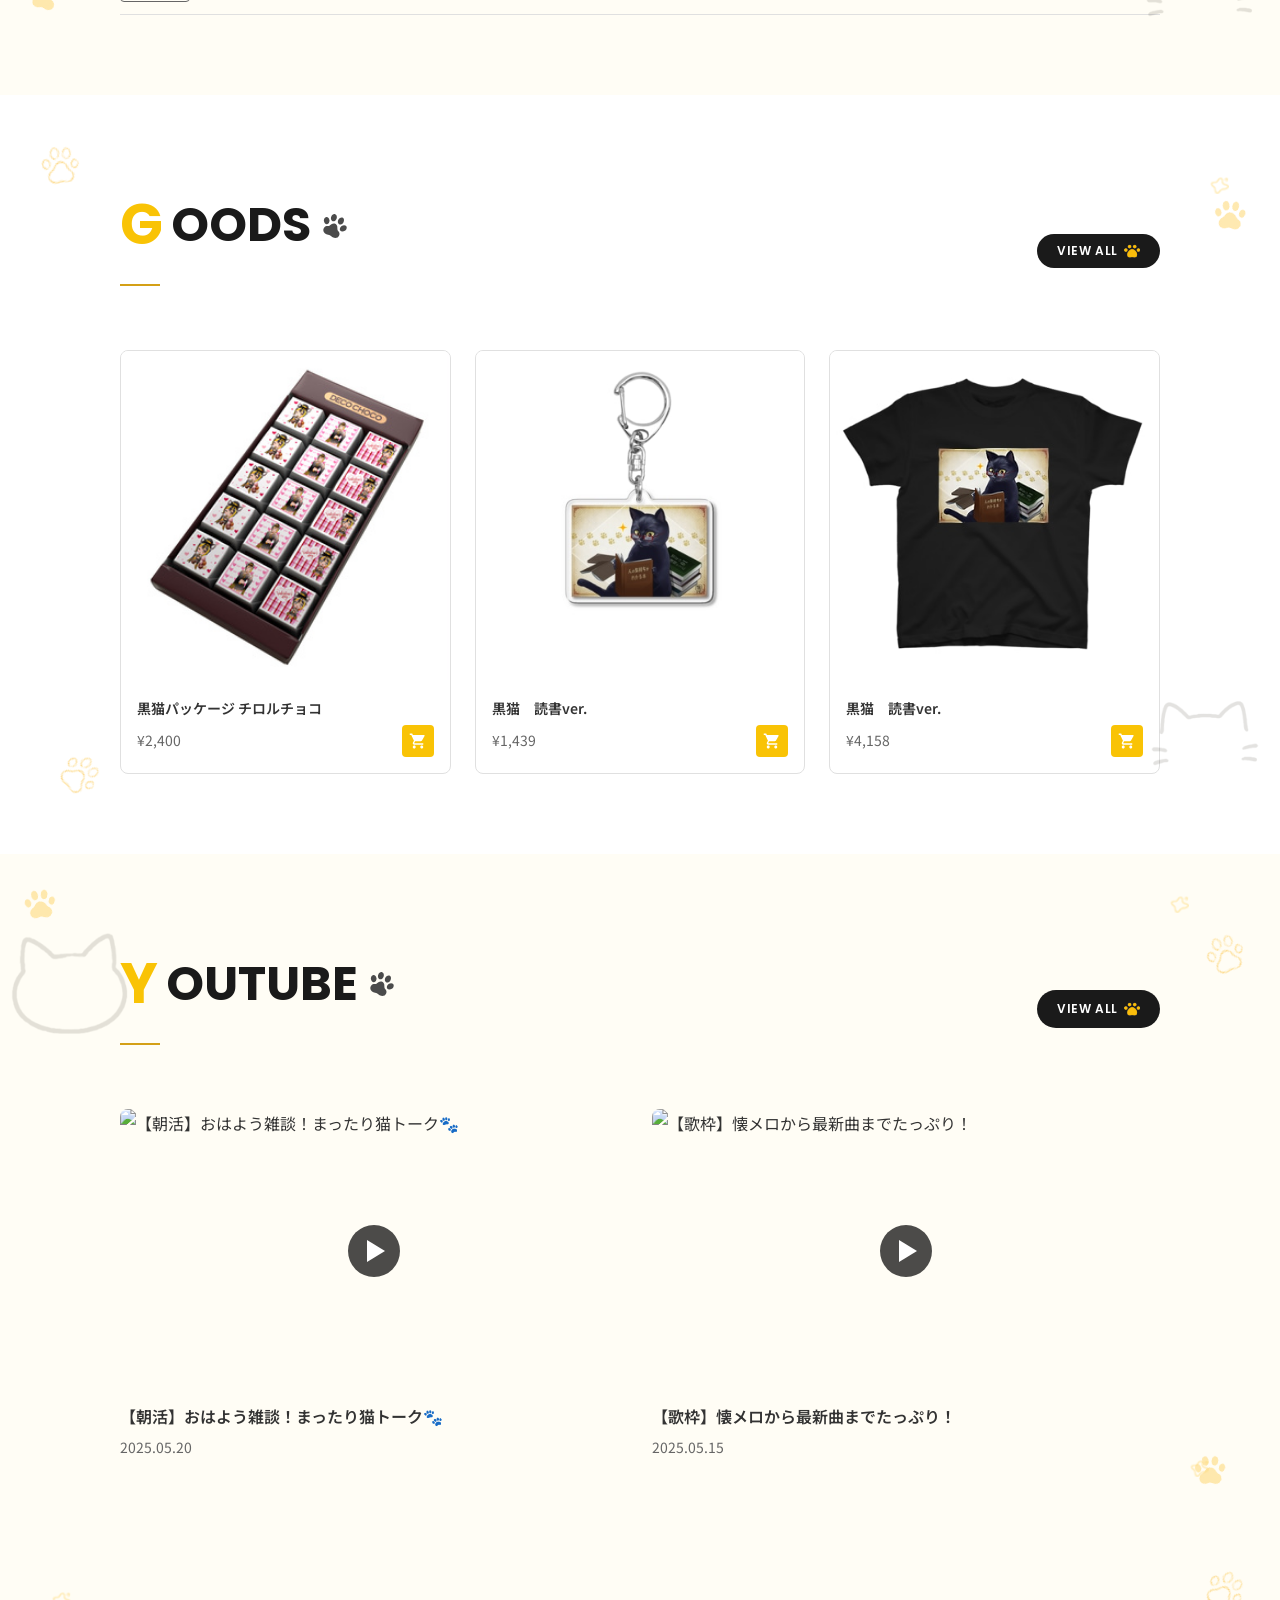
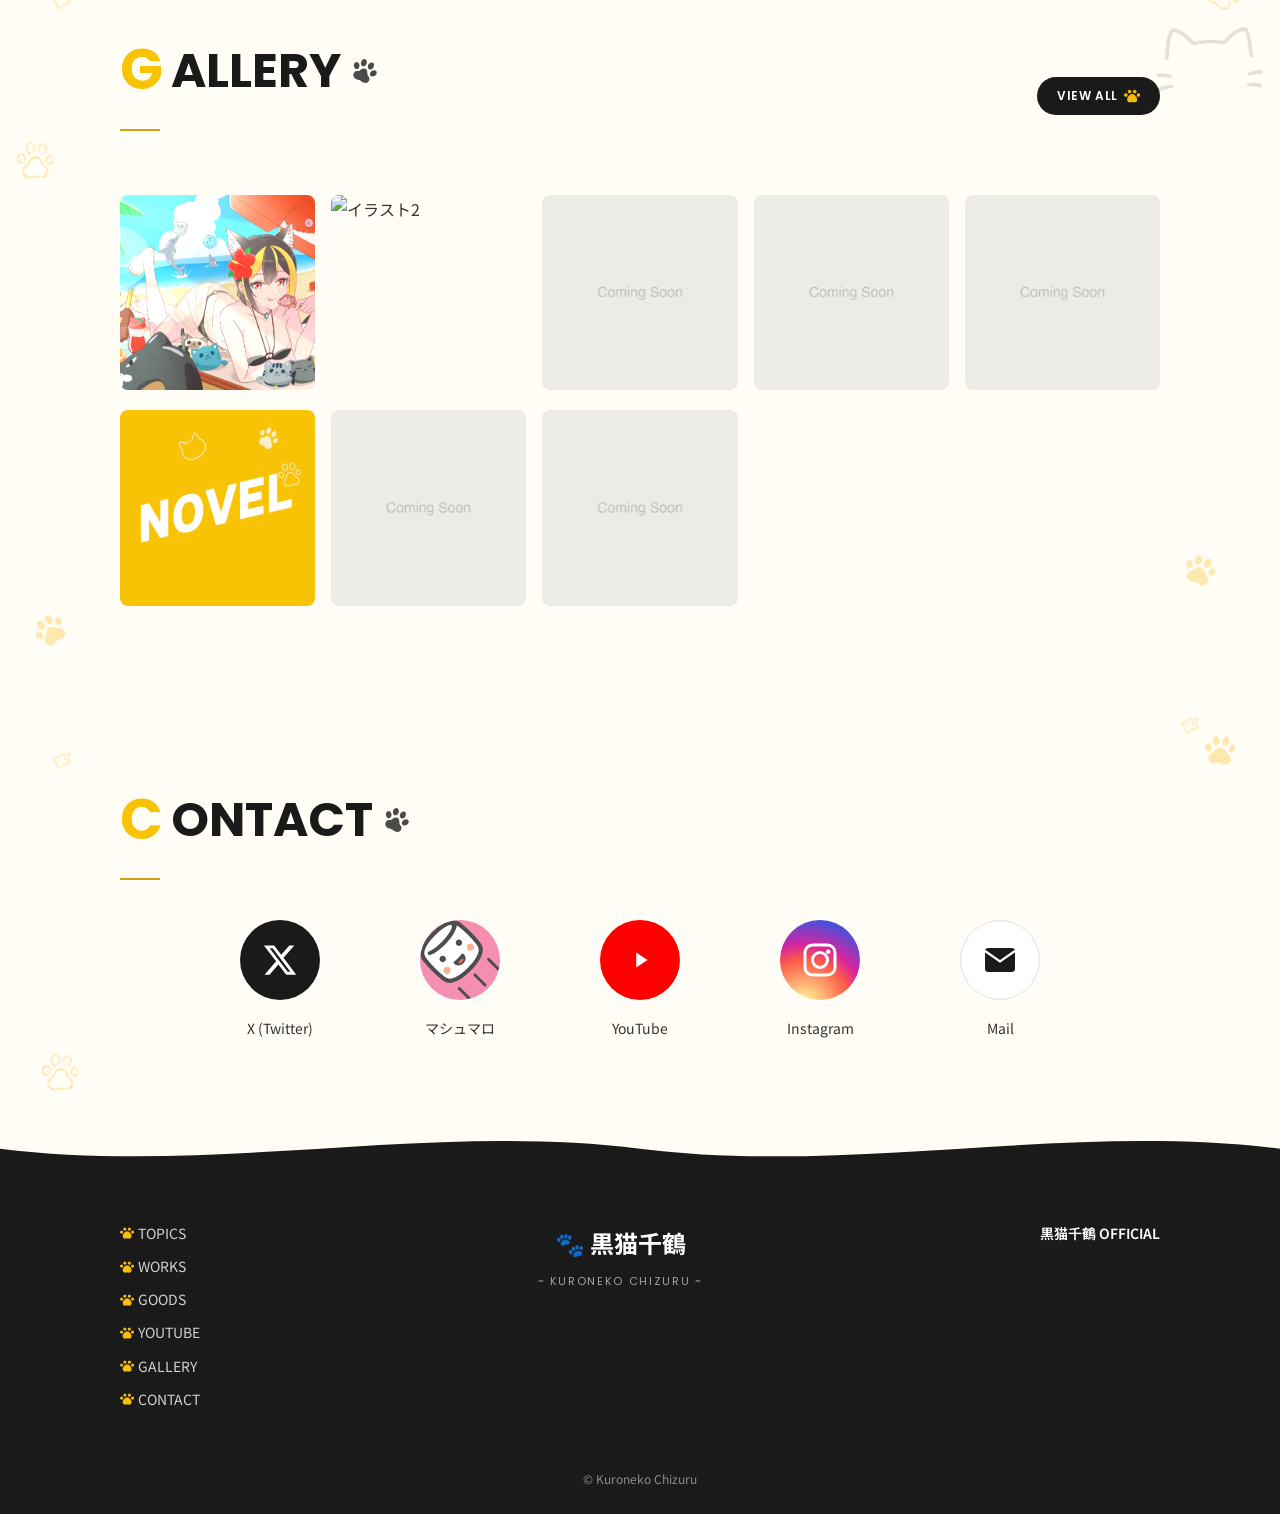
==== commit a02c97f1: "update: SEO対策 + レスポンシブ最適化 + カルーセル連打修正 +OGP更新" ====
--- a/index.html
+++ b/index.html
@@ -4,10 +4,29 @@
   <meta charset="UTF-8">
   <meta name="viewport" content="width=device-width, initial-scale=1.0">
   <title>黒猫千鶴 - KURONEKO CHIZURU Official</title>
-  <meta name="description" content="黒猫千鶴（くろねこちづる）の公式サイト。元気いっぱい！癒しと笑顔をお届けする黒猫系VTuber。">
+  <meta name="description" content="黒猫千鶴（くろねこちづる）の公式サイト。自由気ままに創って遊ぶ、黒猫系VTuber">
   <meta property="og:title" content="黒猫千鶴 - KURONEKO CHIZURU Official">
-  <meta property="og:description" content="元気いっぱい！癒しと笑顔をお届けする黒猫系VTuber">
+  <meta property="og:description" content="自由気ままに創って遊ぶ、黒猫系VTuber">
   <meta property="og:type" content="website">
+  <meta property="og:url" content="https://kuroneko-kobo.com/">
+  <link rel="canonical" href="https://kuroneko-kobo.com/">
+  <script type="application/ld+json">
+  {
+    "@context": "https://schema.org",
+    "@type": "Person",
+    "name": "黒猫千鶴",
+    "alternateName": "KURONEKO CHIZURU",
+    "url": "https://kuroneko-kobo.com/",
+    "description": "自由気ままに創って遊ぶ、黒猫系VTuber",
+    "sameAs": [
+      "https://x.com/kuro9neko6",
+      "https://youtube.com/@96nekoko-bo",
+      "https://www.instagram.com/96nek0_cat",
+      "https://note.com/kuroneko_koubo",
+      "https://web.iriam.app/s/user/bVTJvK0qvV?uuid=a126c300"
+    ]
+  }
+  </script>
   <link rel="preconnect" href="https://fonts.googleapis.com">
   <link rel="preconnect" href="https://fonts.gstatic.com" crossorigin>
   <link href="https://fonts.googleapis.com/css2?family=Noto+Sans+JP:wght@400;500;700;900&family=Poppins:wght@400;500;600;700&display=swap" rel="stylesheet">
--- a/css/common.css
+++ b/css/common.css
@@ -52,6 +52,7 @@
   z-index: 100;
   background-color: var(--color-bg-dark);
   height: var(--header-height);
+  box-shadow: 0 1px 0 0 var(--color-bg-dark);
 }
 
 .header-inner {
@@ -564,4 +565,31 @@
   .footer-right {
     text-align: center;
   }
-}
+
+  .section {
+    padding: 40px 0;
+  }
+
+  .footer-nav ul {
+    flex-wrap: wrap;
+    justify-content: center;
+  }
+}
+
+@media (max-width: 480px) {
+  .section-inner {
+    padding: 0 16px;
+  }
+
+  .footer-inner {
+    padding: 0 16px;
+  }
+
+  .section-title {
+    font-size: 26px;
+  }
+
+  .section-title .first-letter {
+    font-size: 34px;
+  }
+}
--- a/css/home.css
+++ b/css/home.css
@@ -191,6 +191,7 @@
   display: block;
   width: 100%;
   height: 60px;
+  vertical-align: bottom;
 }
 
 .carousel-dots {
@@ -810,4 +811,81 @@
     width: 100%;
     text-align: right;
   }
-}
+
+  .section-header {
+    flex-wrap: wrap;
+  }
+
+  .btn-view-all {
+    margin-left: auto;
+  }
+
+  .carousel-btn {
+    width: 36px;
+    height: 36px;
+    font-size: 22px;
+  }
+
+  .carousel-btn-prev {
+    left: 10px;
+  }
+
+  .carousel-btn-next {
+    right: 10px;
+  }
+
+  .carousel-dot {
+    width: 12px;
+    height: 12px;
+  }
+
+  .carousel-dots {
+    gap: 10px;
+  }
+
+  .works-category {
+    width: auto;
+    min-width: 60px;
+  }
+}
+
+@media (max-width: 480px) {
+  .hero-section {
+    height: 300px;
+  }
+
+  .carousel-slide {
+    min-width: 85%;
+    max-width: 85%;
+  }
+
+  .carousel-slide-content .hero-title {
+    font-size: 28px;
+  }
+
+  .carousel-slide-content .hero-title-en {
+    font-size: var(--font-size-base);
+  }
+
+  .topics-tweet-wrapper {
+    flex: 0 1 100%;
+    width: 100%;
+  }
+
+  .goods-grid {
+    grid-template-columns: 1fr;
+  }
+
+  .contact-icons {
+    gap: var(--spacing-md);
+  }
+
+  .contact-icon-link {
+    width: 52px;
+    height: 52px;
+  }
+
+  .contact-icon-label {
+    font-size: 11px;
+  }
+}
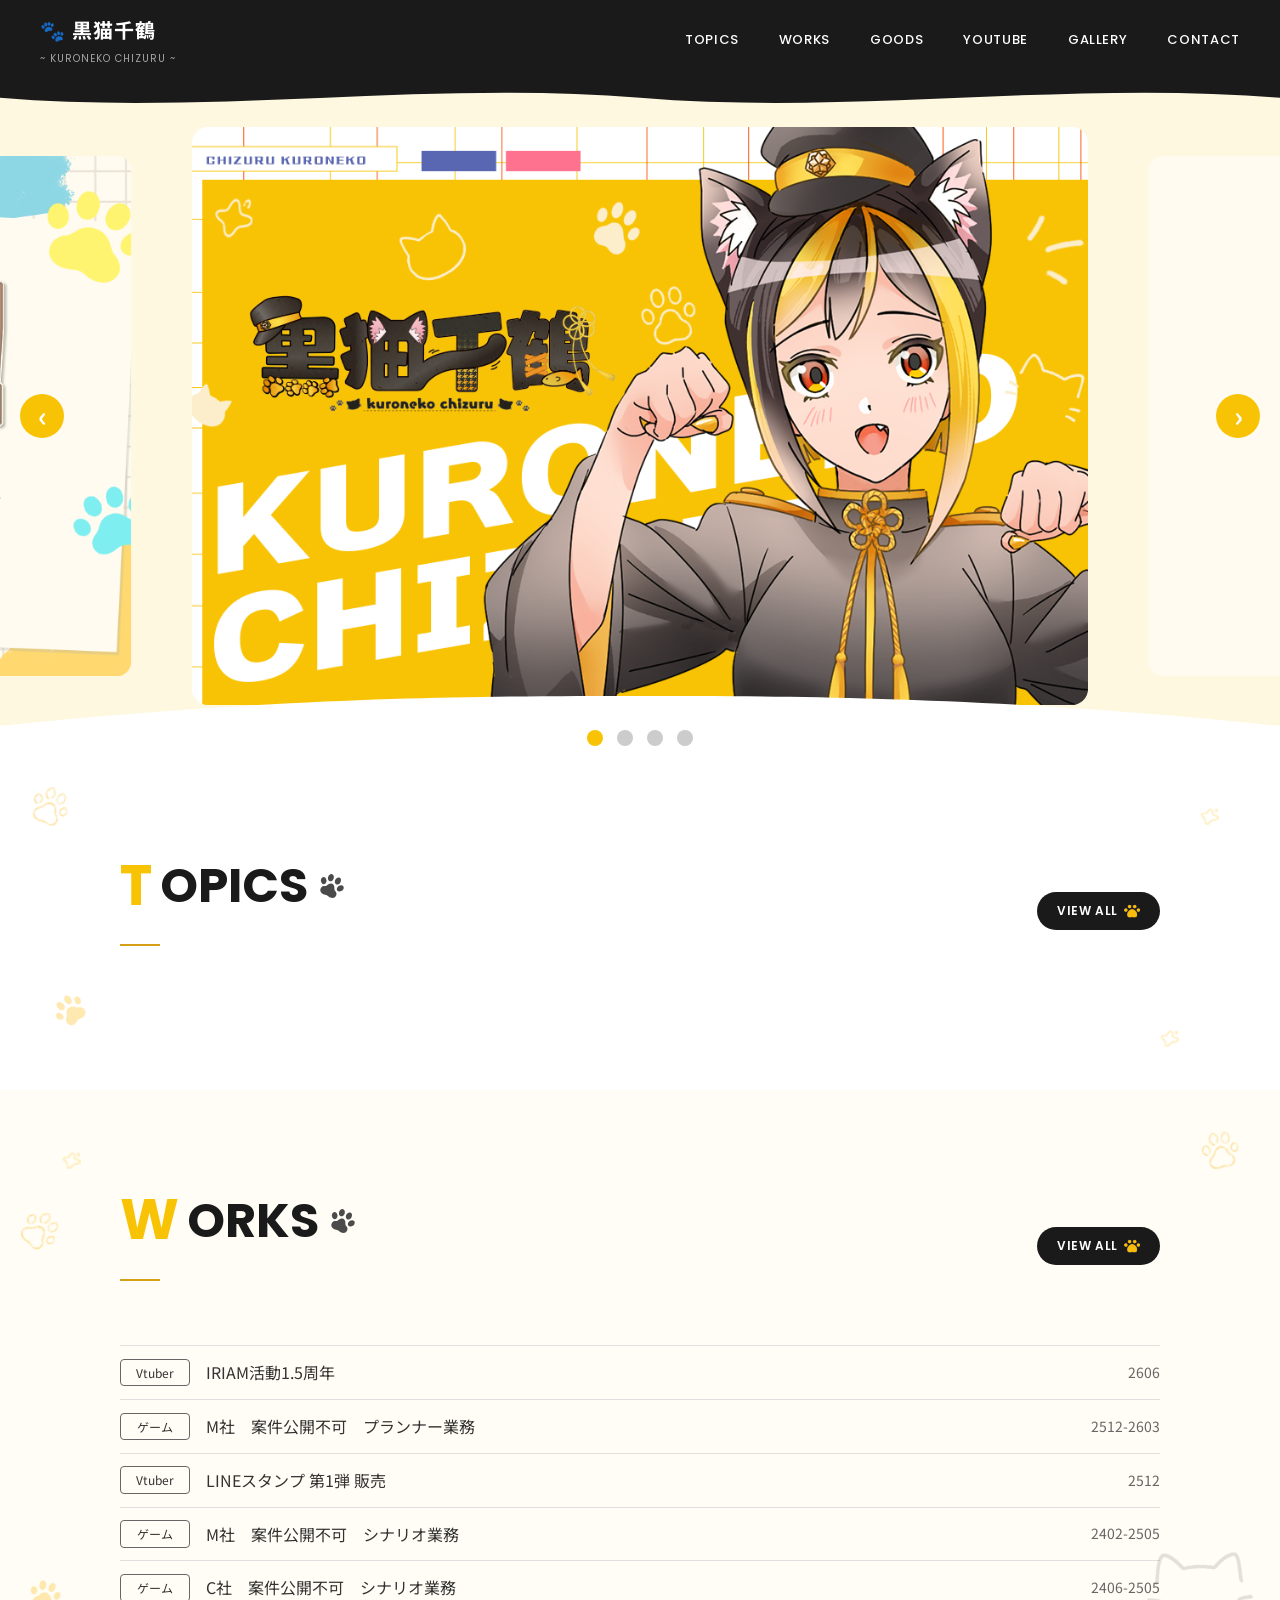
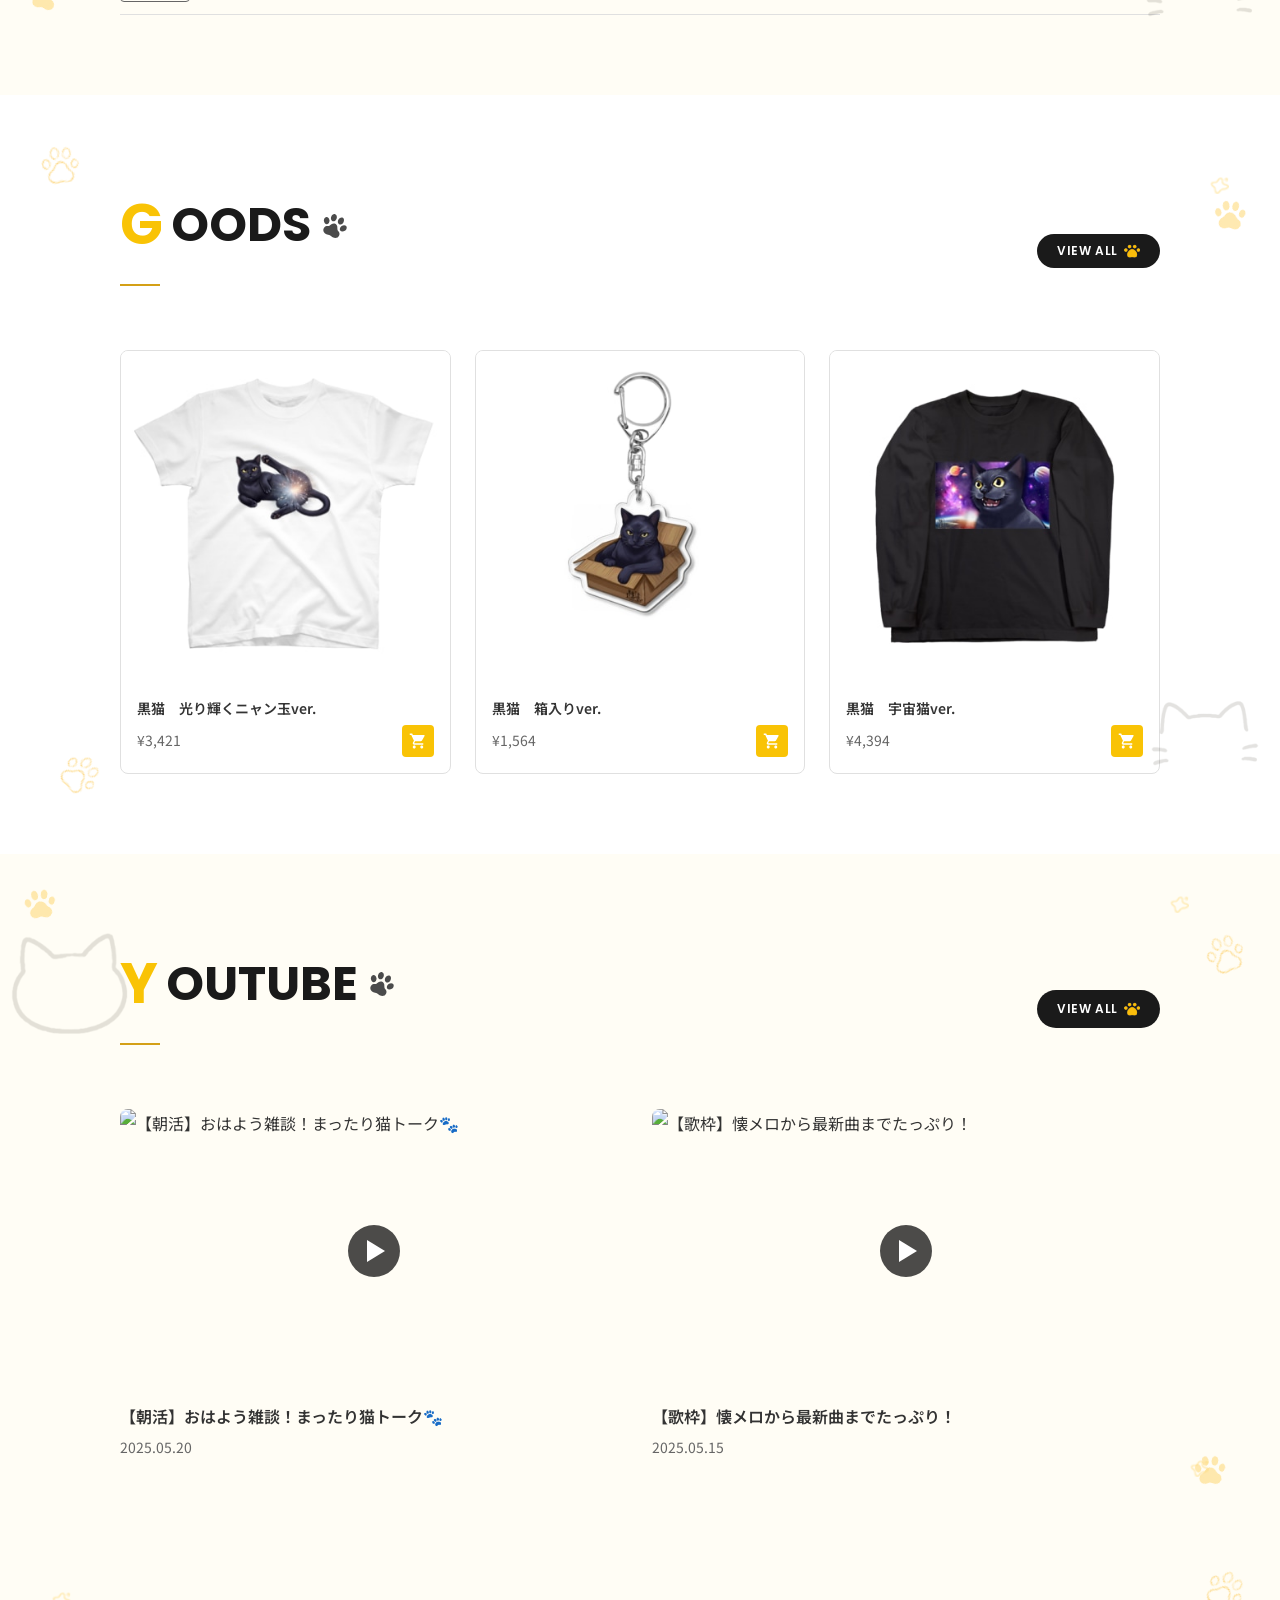
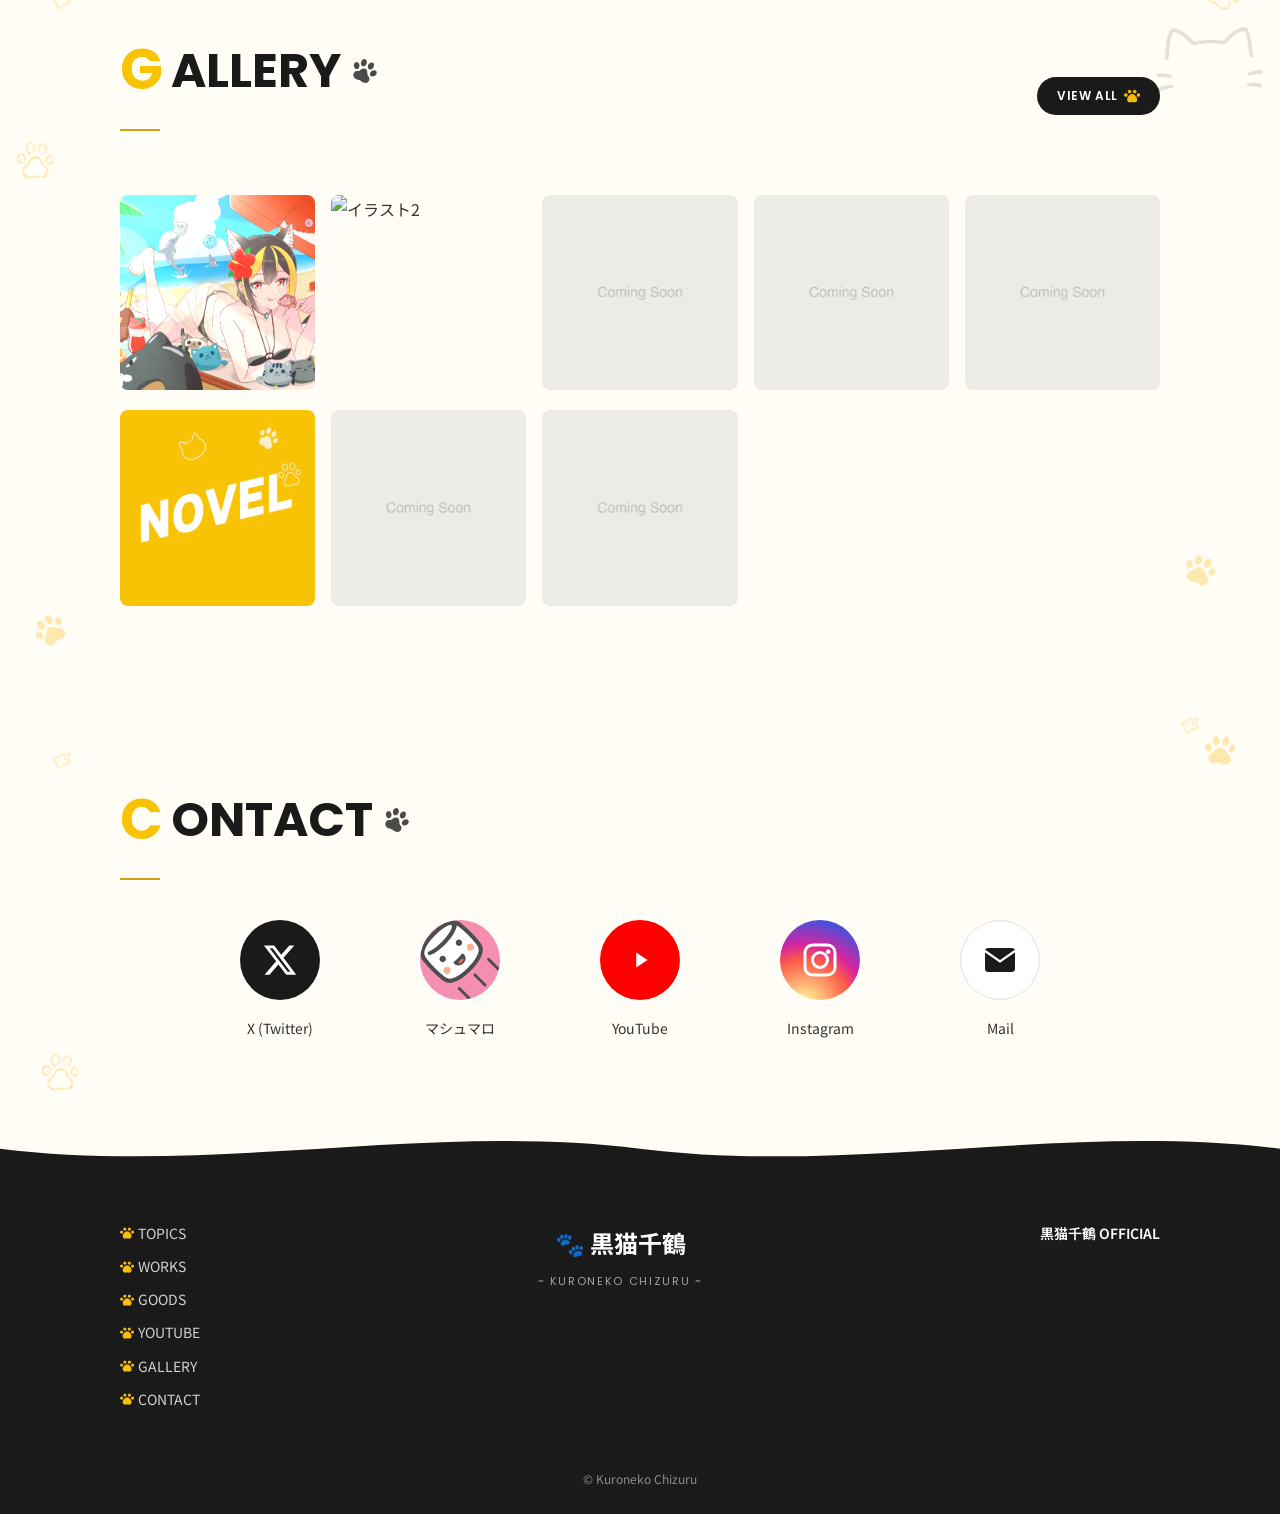
==== commit 8095456b: "feat: OGP画像(og:image)とTwitterカード設定を追加 トップページのSNSシェア時にサムネイルが表示されるよう、 既存のhero画像 img/hero/slide1.png (1" ====
--- a/index.html
+++ b/index.html
@@ -9,6 +9,10 @@
   <meta property="og:description" content="自由気ままに創って遊ぶ、黒猫系VTuber">
   <meta property="og:type" content="website">
   <meta property="og:url" content="https://kuroneko-kobo.com/">
+  <meta property="og:image" content="https://kuroneko-kobo.com/img/hero/slide1.png">
+  <meta property="og:image:width" content="1200">
+  <meta property="og:image:height" content="680">
+  <meta name="twitter:card" content="summary_large_image">
   <link rel="canonical" href="https://kuroneko-kobo.com/">
   <script type="application/ld+json">
   {
--- a/css/home.css
+++ b/css/home.css
@@ -55,7 +55,7 @@
   background-color: var(--color-accent-bg);
   border-radius: 16px;
   overflow: hidden;
-  margin: 0 1%;
+  margin: 0 8px;
   transition: transform 0.5s ease, opacity 0.5s ease;
   opacity: 0.5;
   transform: scale(0.9);
@@ -295,6 +295,13 @@
   font-size: var(--font-size-sm);
   color: var(--color-text-light);
   white-space: nowrap;
+}
+
+.works-note {
+  margin-top: var(--spacing-lg);
+  text-align: right;
+  font-size: var(--font-size-sm);
+  color: var(--color-text-light);
 }
 
 /* ========================================
@@ -857,6 +864,7 @@
   .carousel-slide {
     min-width: 85%;
     max-width: 85%;
+    margin: 0 6px;
   }
 
   .carousel-slide-content .hero-title {
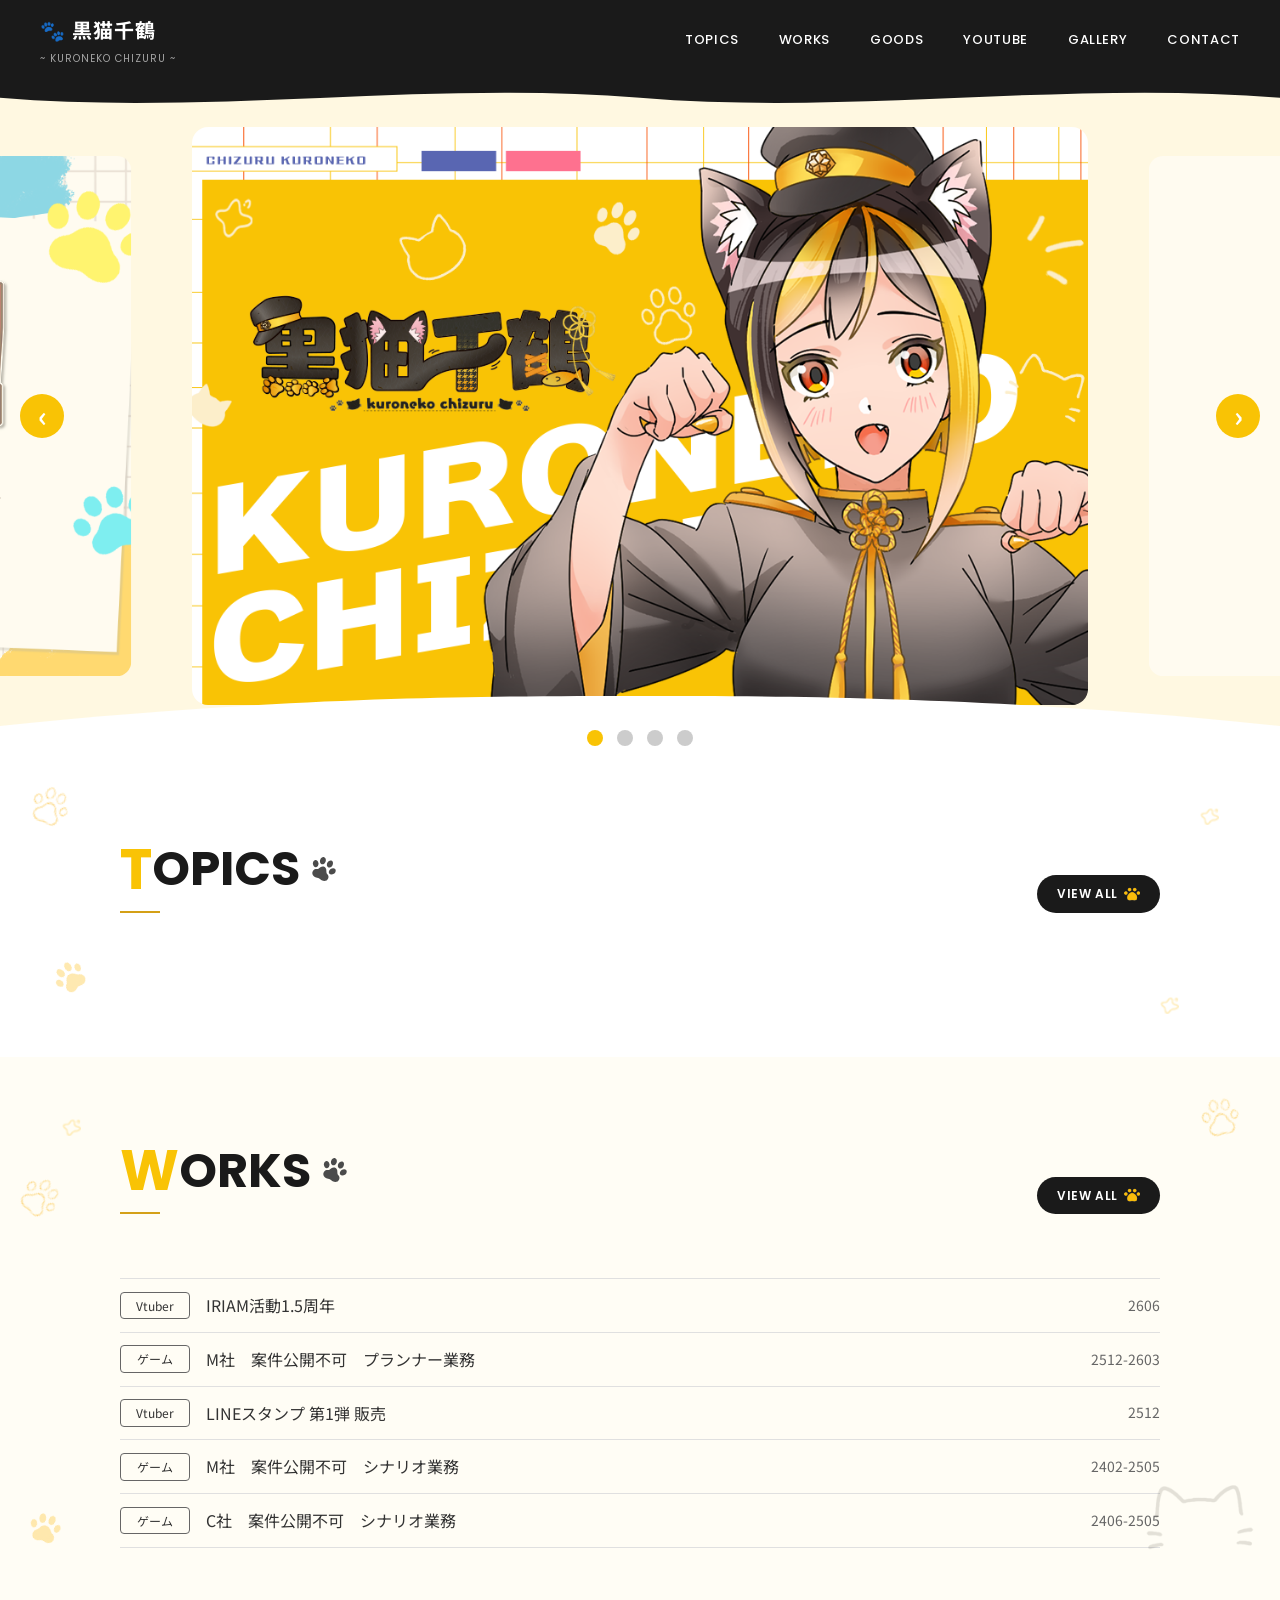
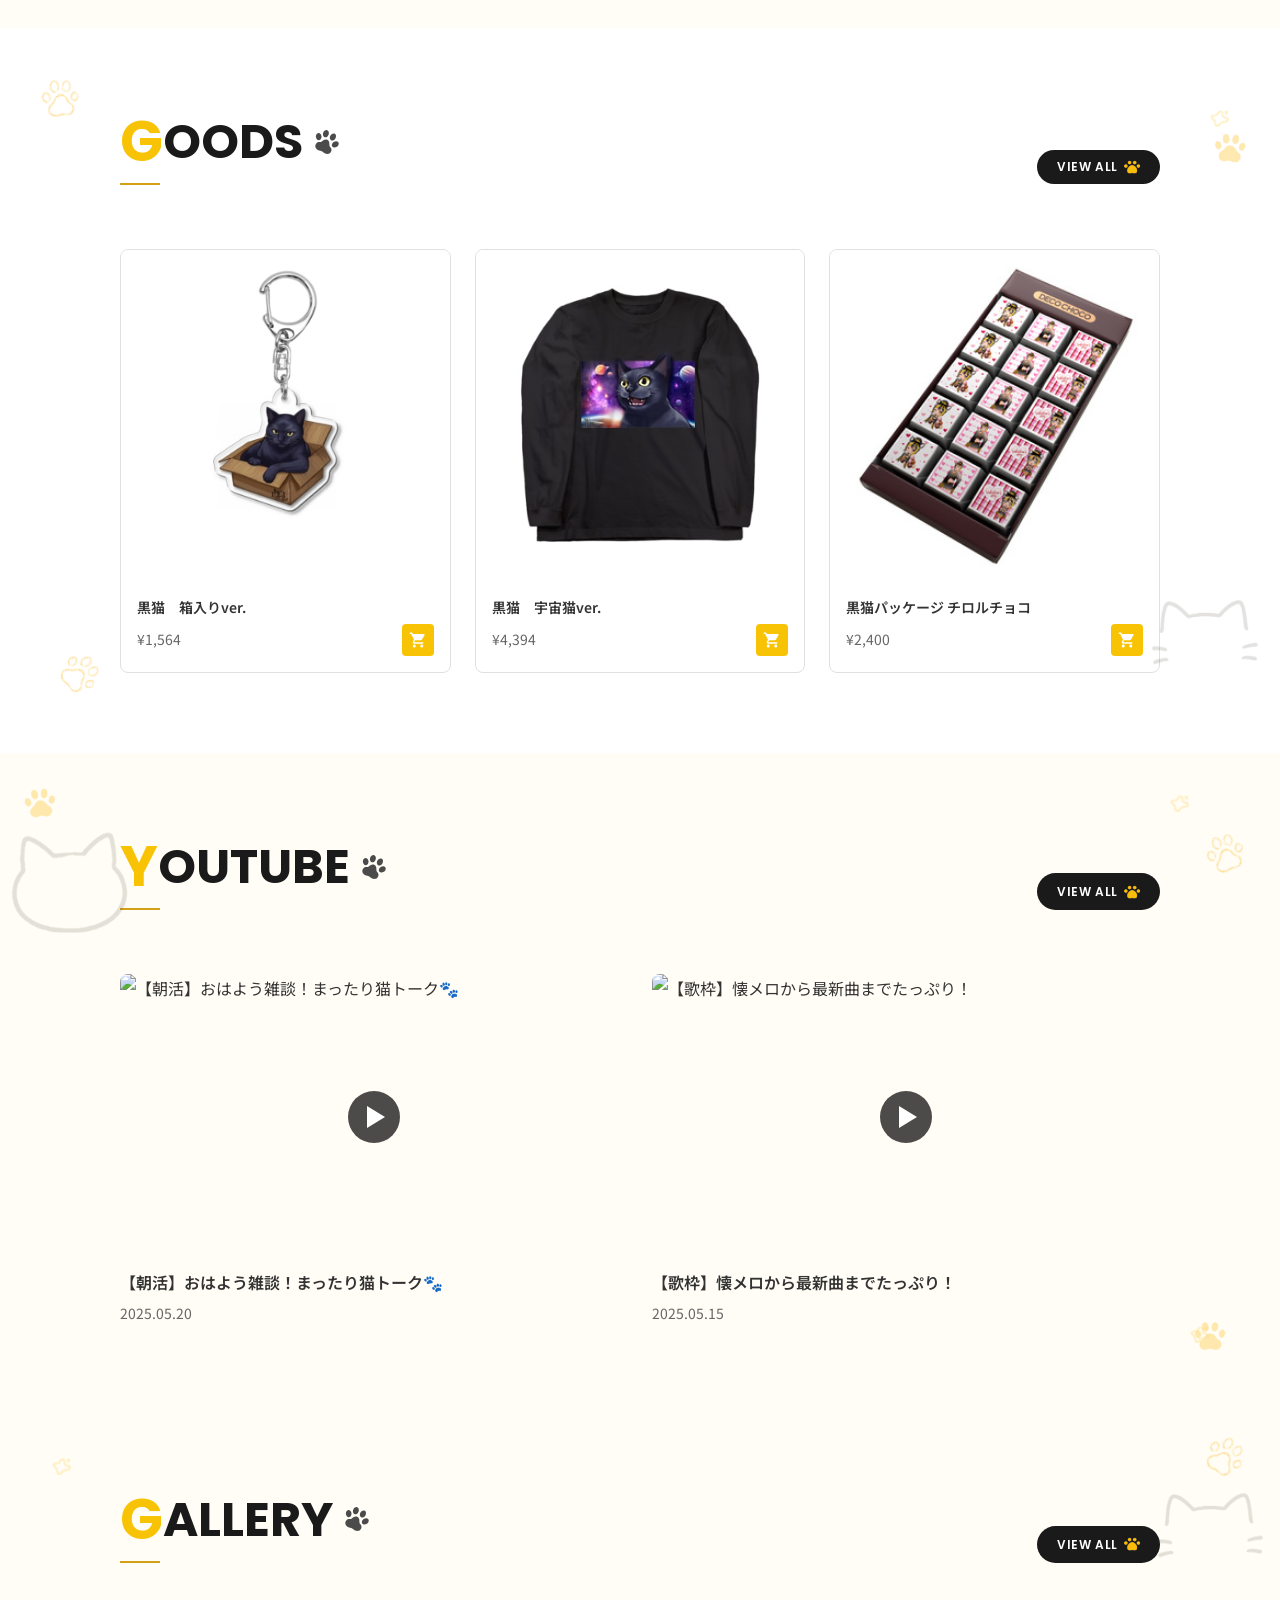
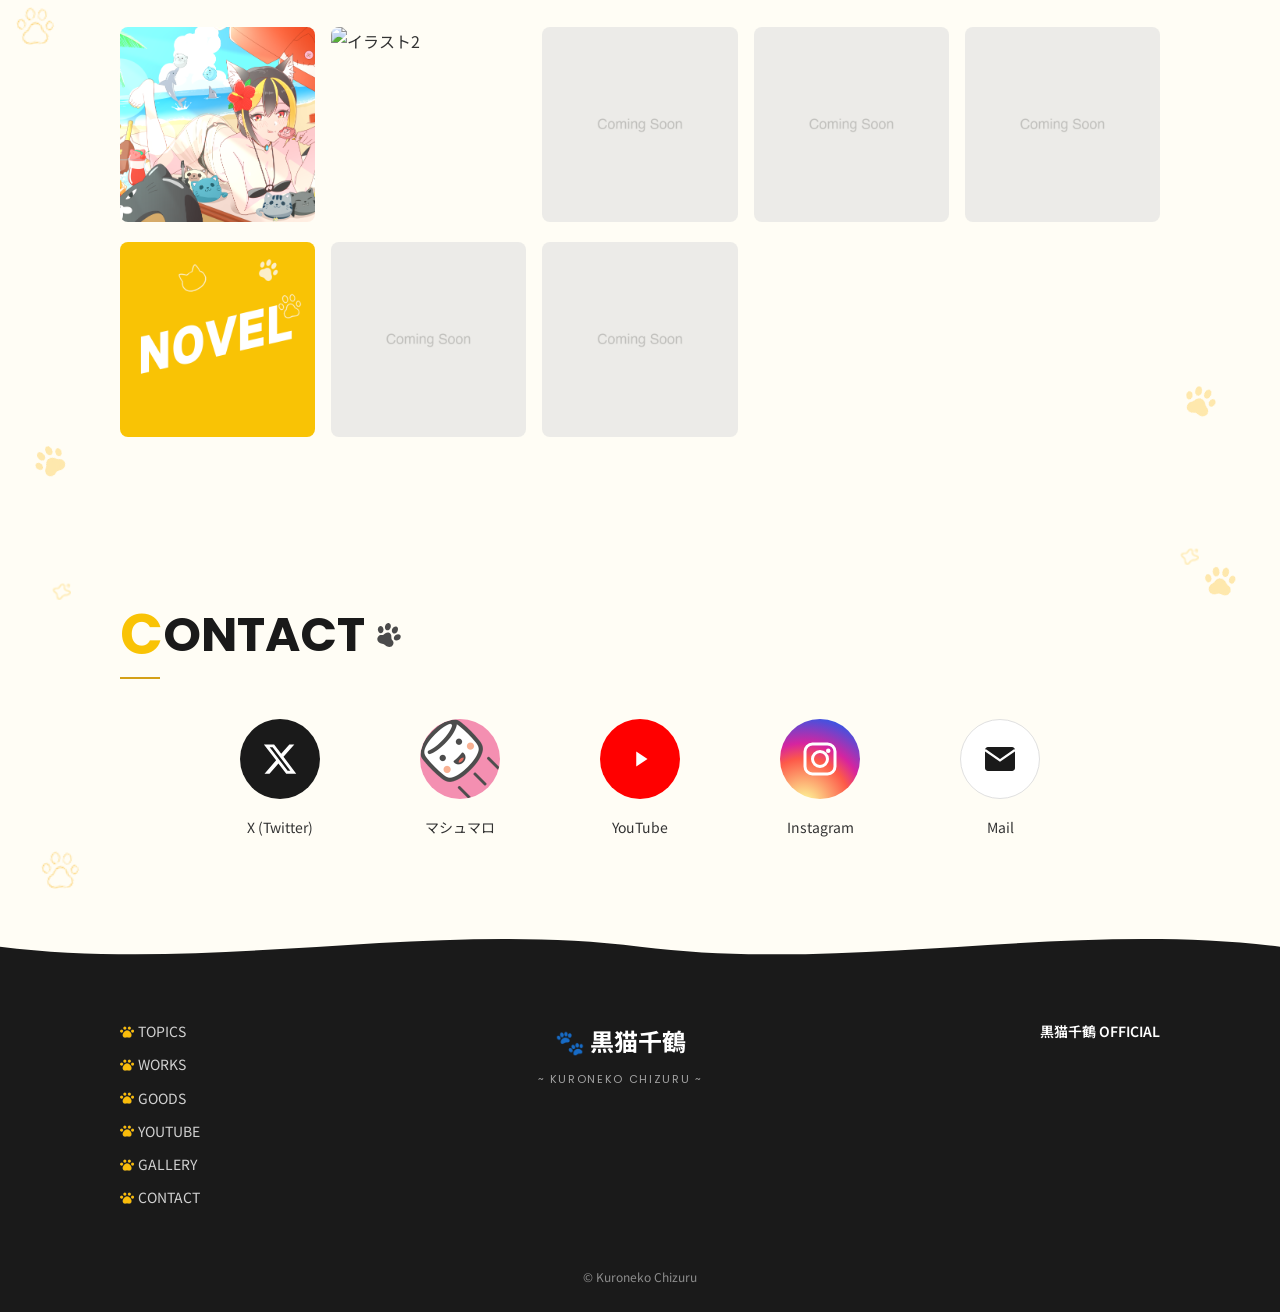
==== commit c0ef50d9: "feat: index/game の head に Google AdSense タグを追加 Co-Authored-By: Claude Fable 5.1 <noreply@anthropic.c" ====
--- a/index.html
+++ b/index.html
@@ -37,6 +37,8 @@
   <link rel="stylesheet" href="css/variables.css">
   <link rel="stylesheet" href="css/common.css">
   <link rel="stylesheet" href="css/home.css">
+  <script async src="https://pagead2.googlesyndication.com/pagead/js/adsbygoogle.js?client=ca-pub-7084400664900394"
+     crossorigin="anonymous"></script>
 </head>
 <body>
   <!-- ========== Header ========== -->
--- a/css/common.css
+++ b/css/common.css
@@ -230,10 +230,11 @@
   font-size: var(--font-size-section-title);
   font-weight: 700;
   color: var(--color-primary);
+  line-height: 1.2;
   margin-bottom: var(--spacing-sm);
   display: flex;
   align-items: center;
-  gap: var(--spacing-sm);
+  gap: 0;
 }
 
 .section-title .first-letter {
@@ -289,7 +290,7 @@
   width: 24px;
   height: 24px;
   vertical-align: middle;
-  margin-left: 4px;
+  margin-left: 12px;
 }
 
 /* ========================================
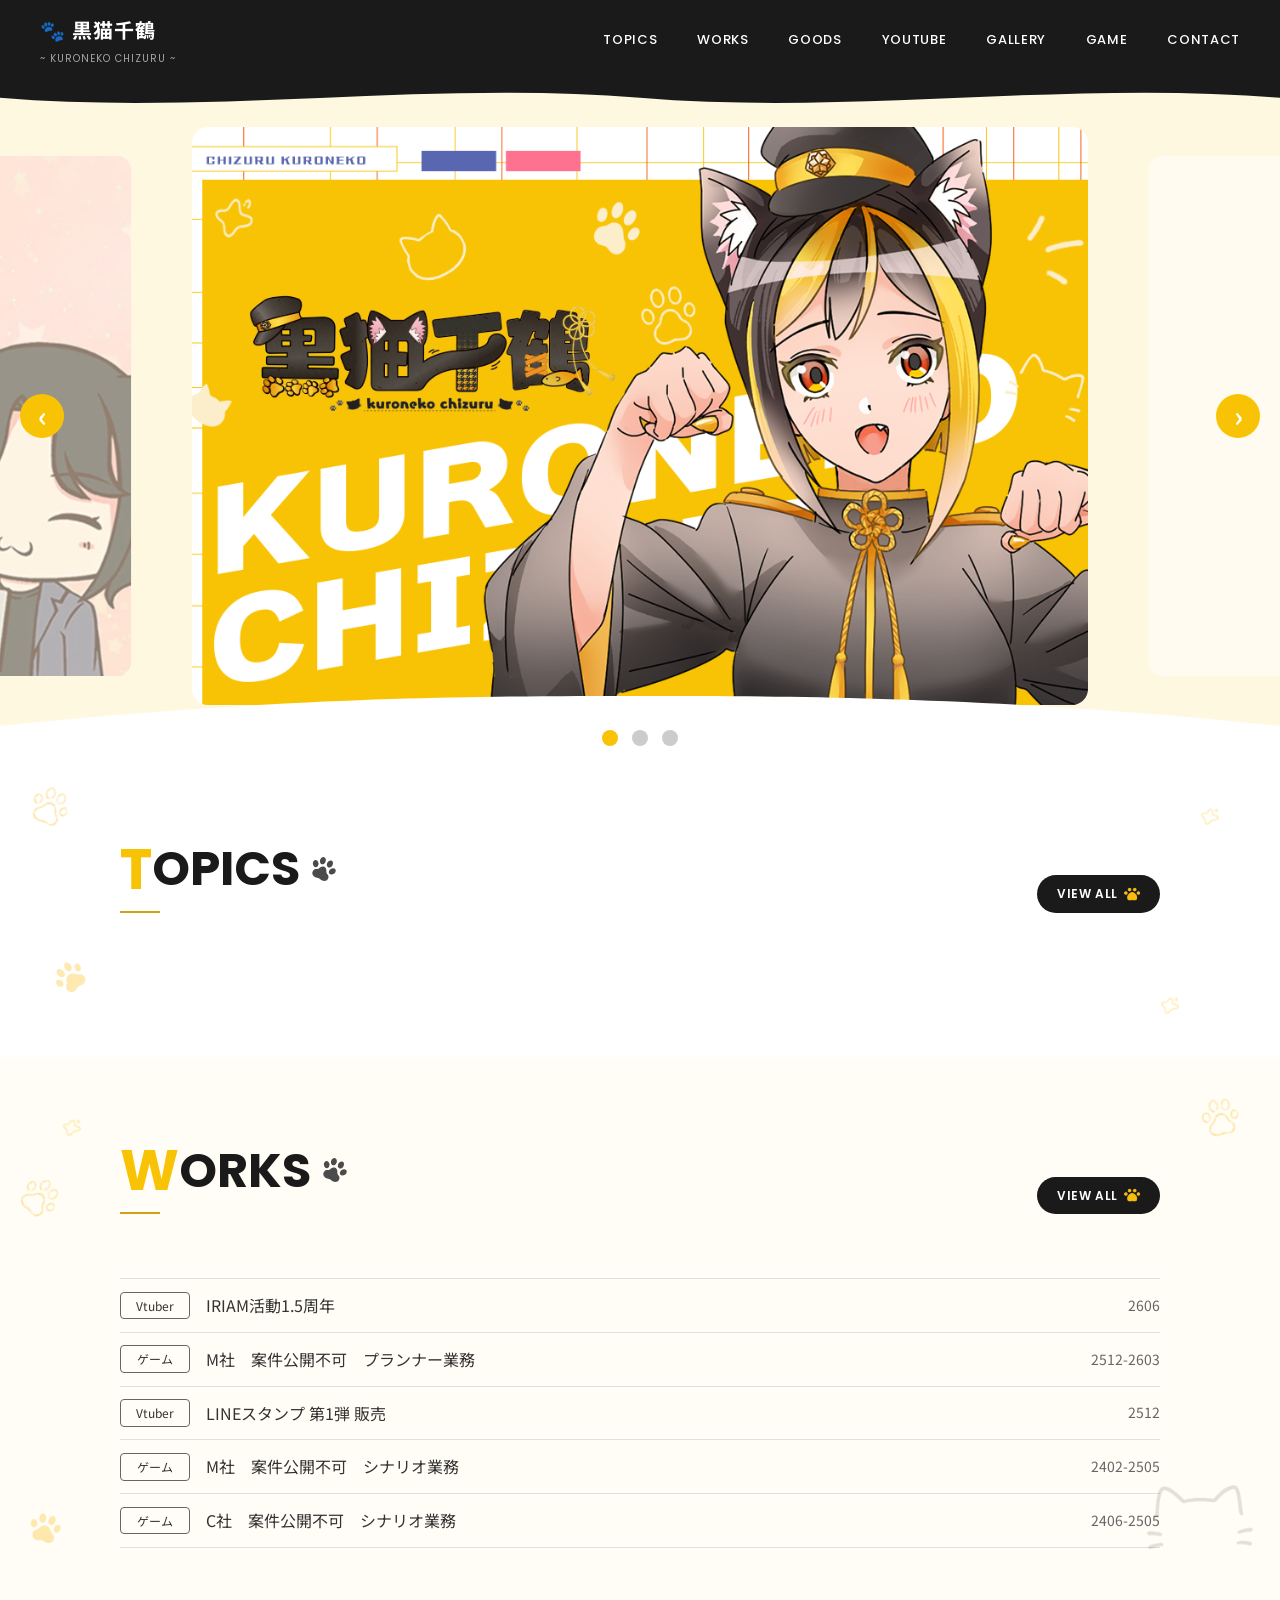
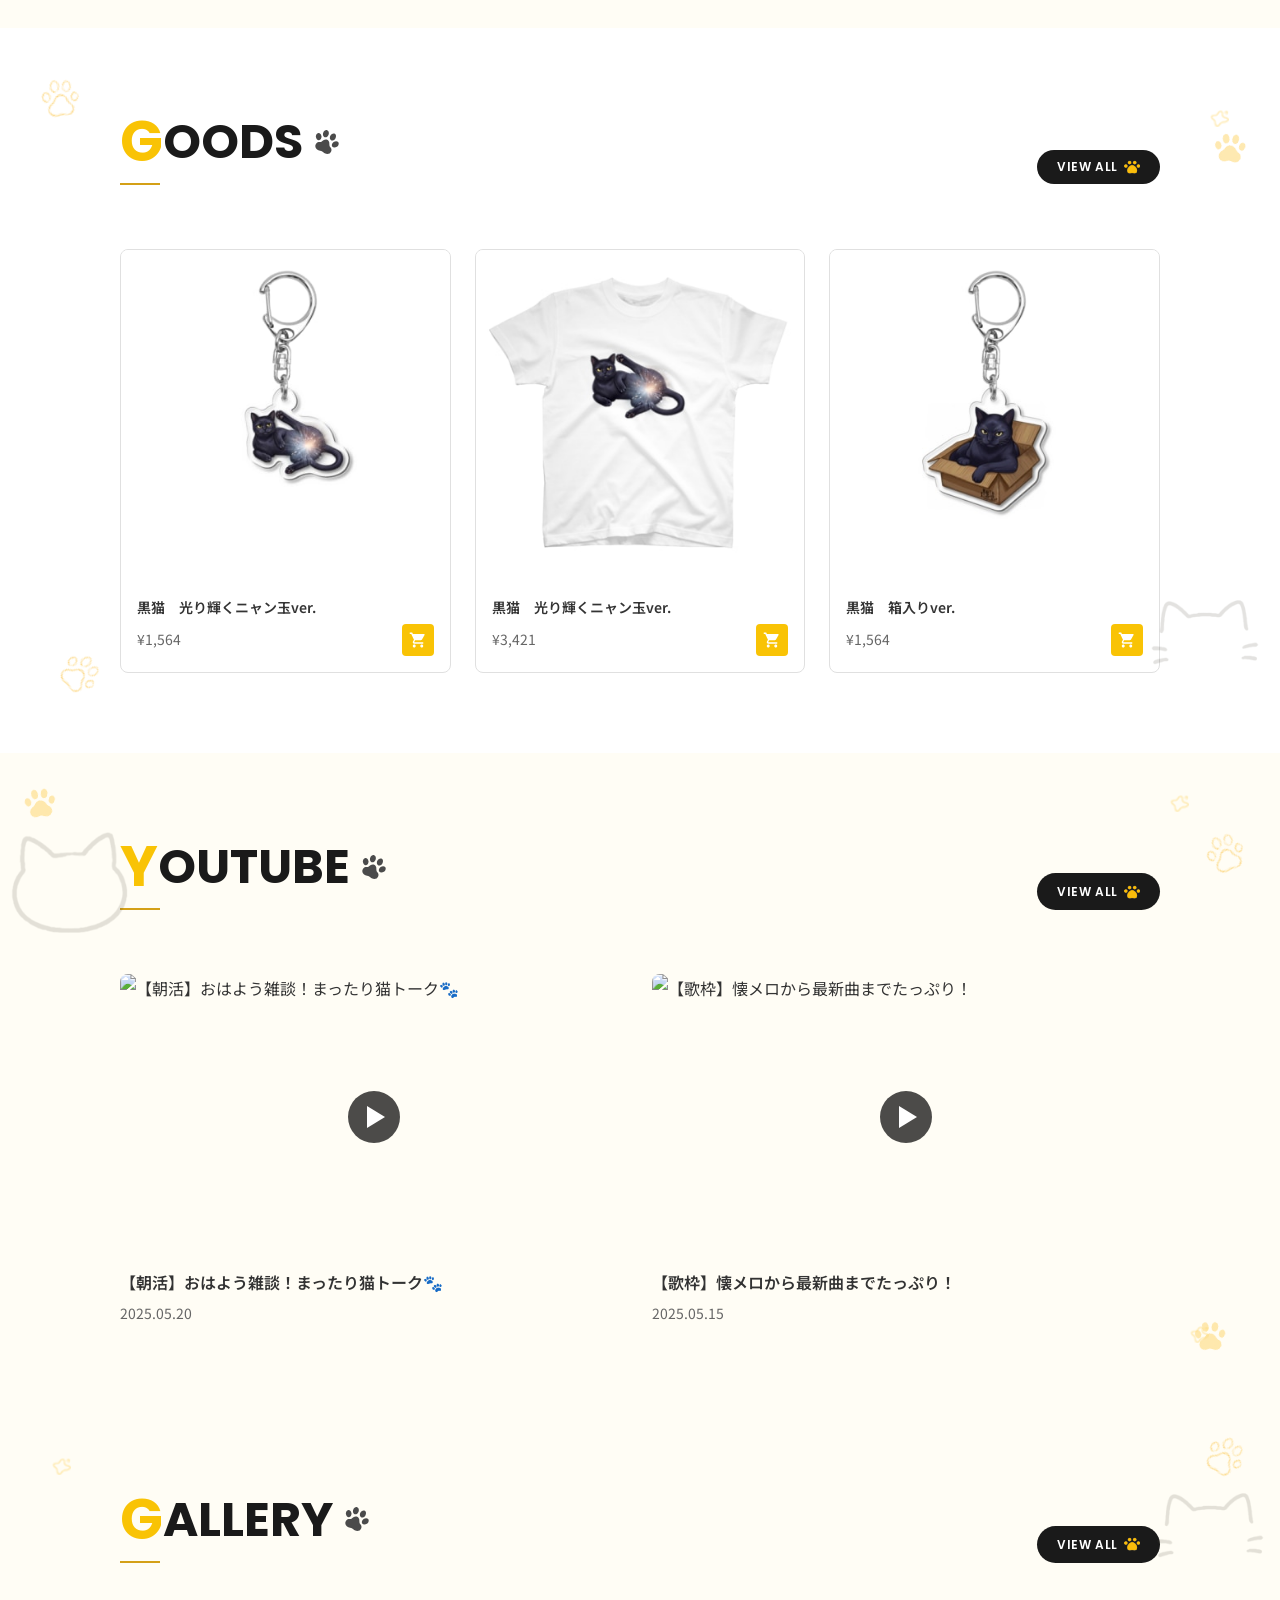
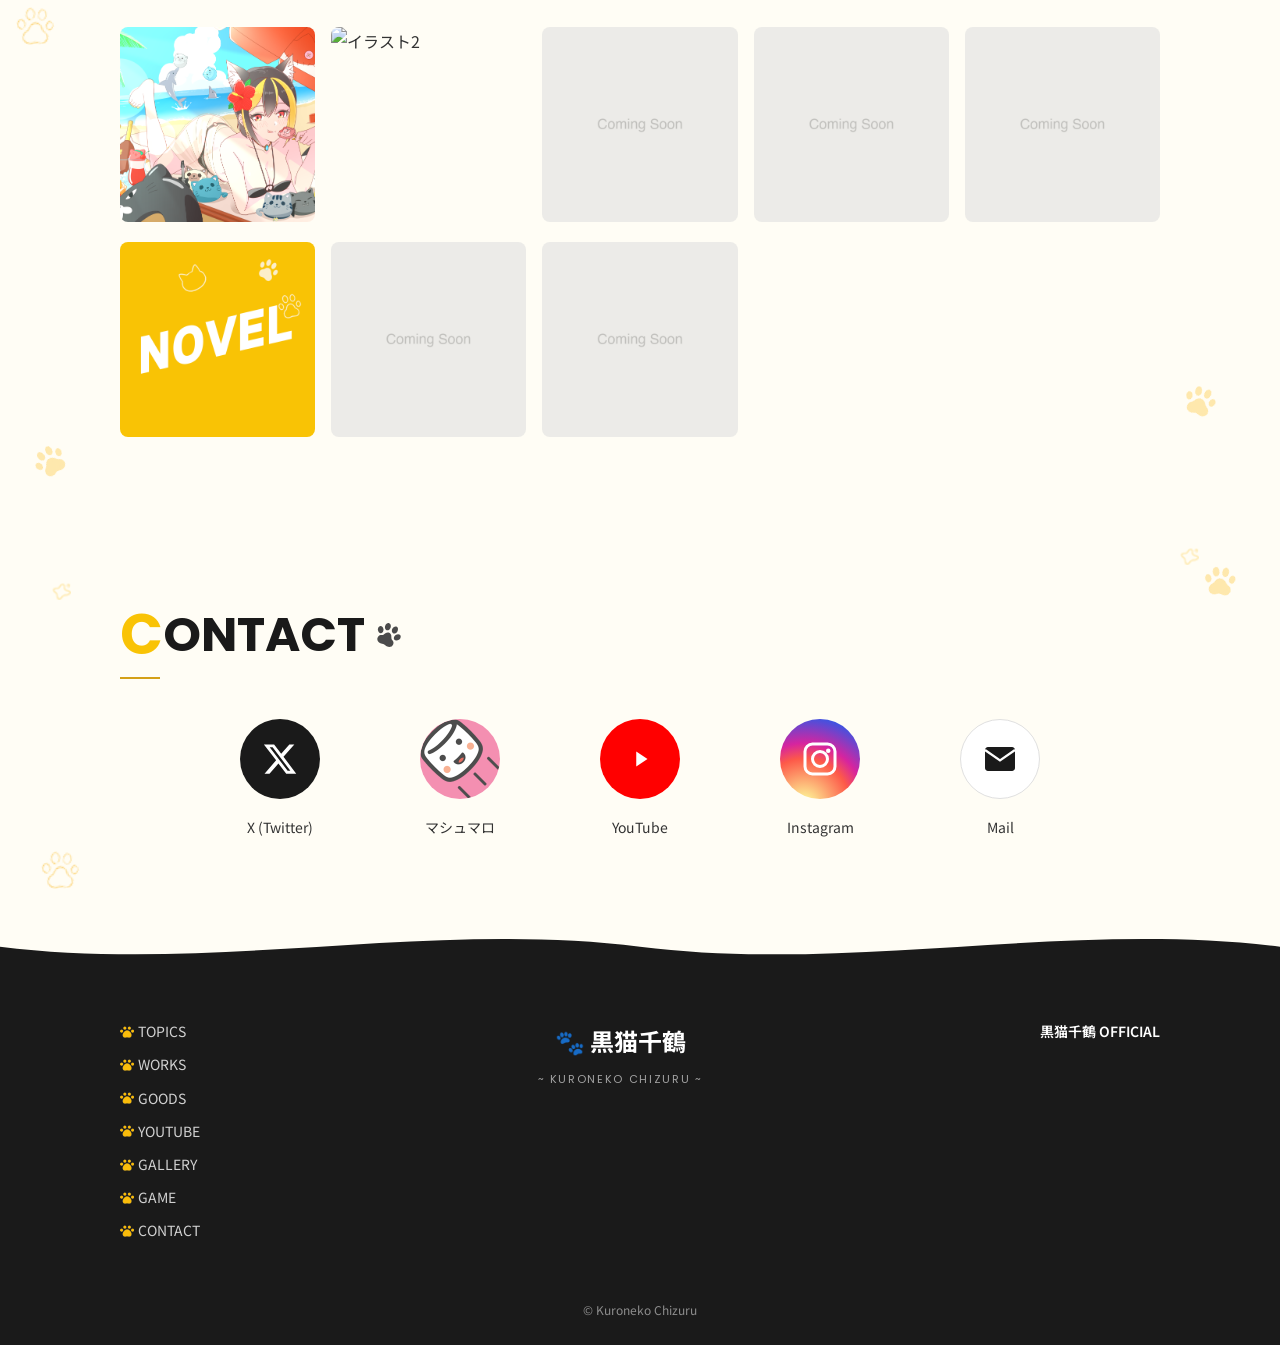
==== commit 714a0c62: "feat: index.html に Google AdSense のサイト確認用メタタグを追加 Co-Authored-By: Claude Fable 5.1 <noreply@anthropic" ====
--- a/index.html
+++ b/index.html
@@ -13,6 +13,7 @@
   <meta property="og:image:width" content="1200">
   <meta property="og:image:height" content="680">
   <meta name="twitter:card" content="summary_large_image">
+  <meta name="google-adsense-account" content="ca-pub-7084400664900394">
   <link rel="canonical" href="https://kuroneko-kobo.com/">
   <script type="application/ld+json">
   {
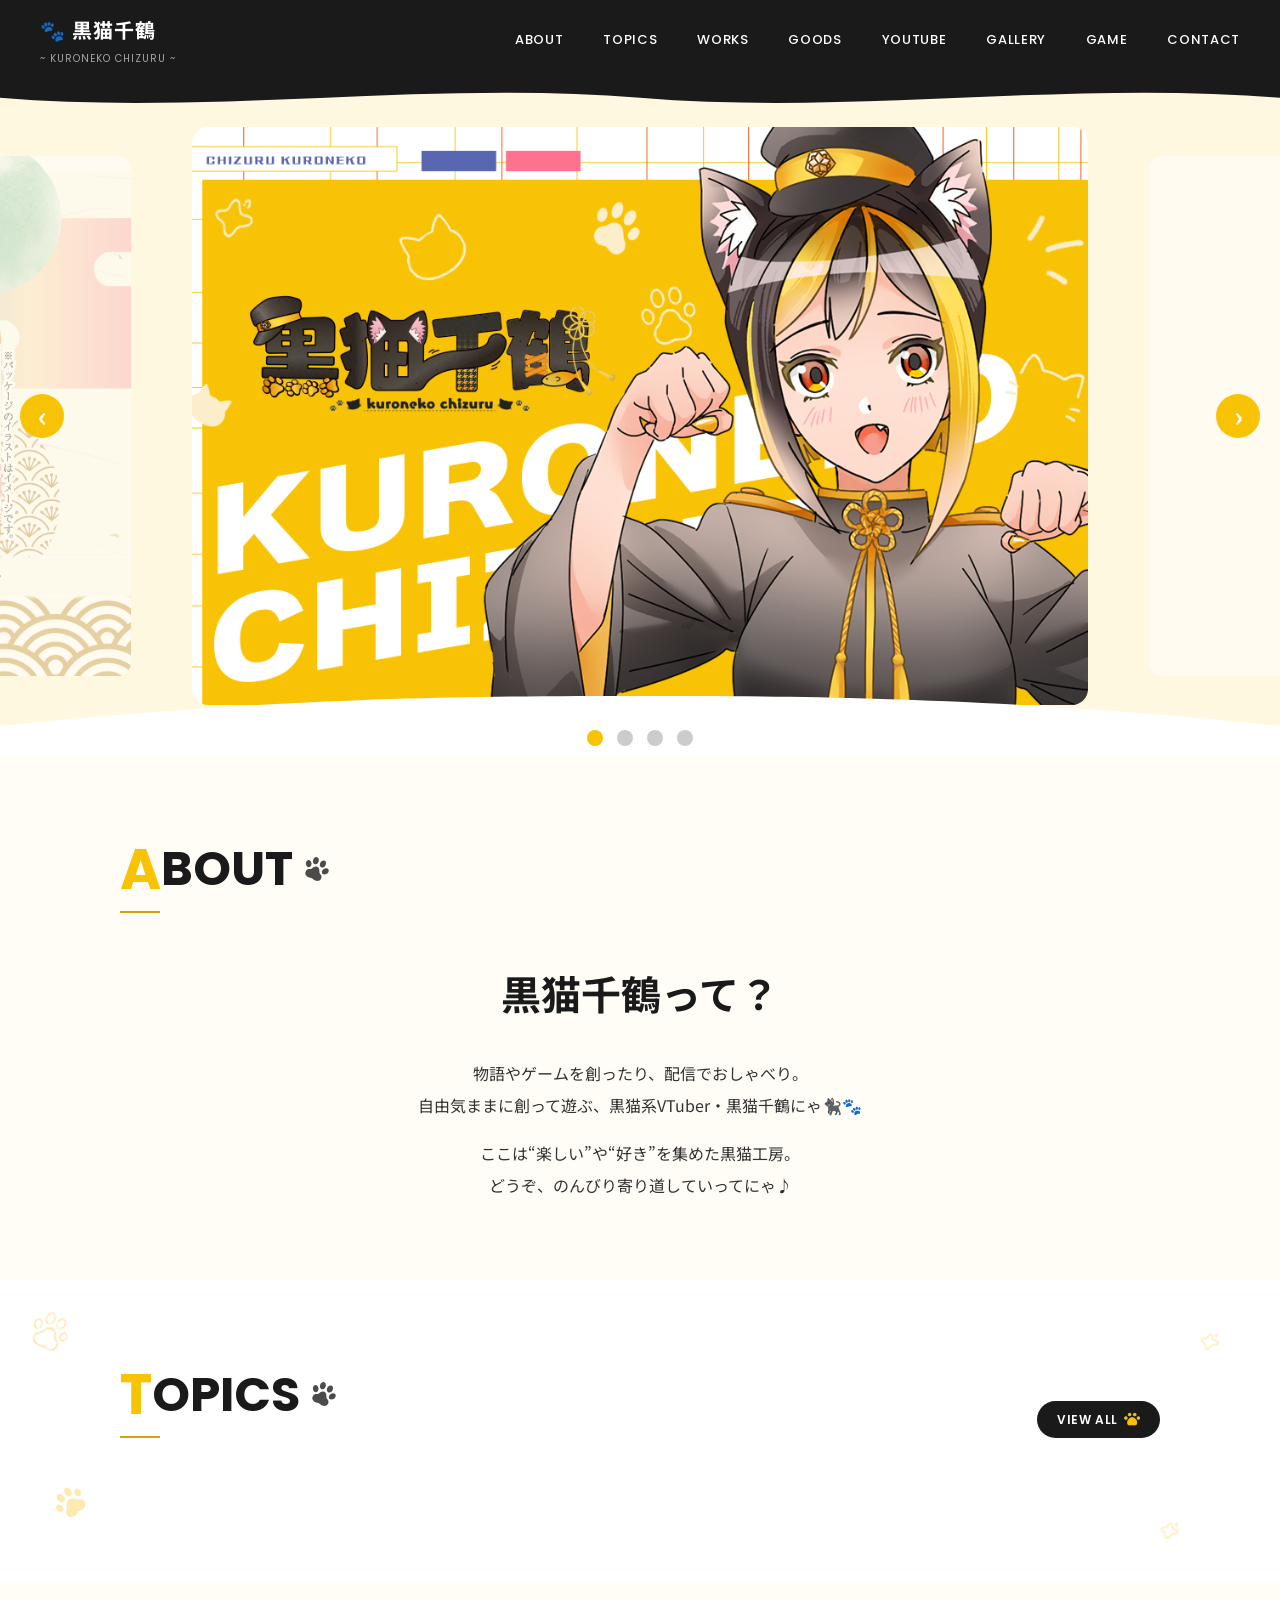
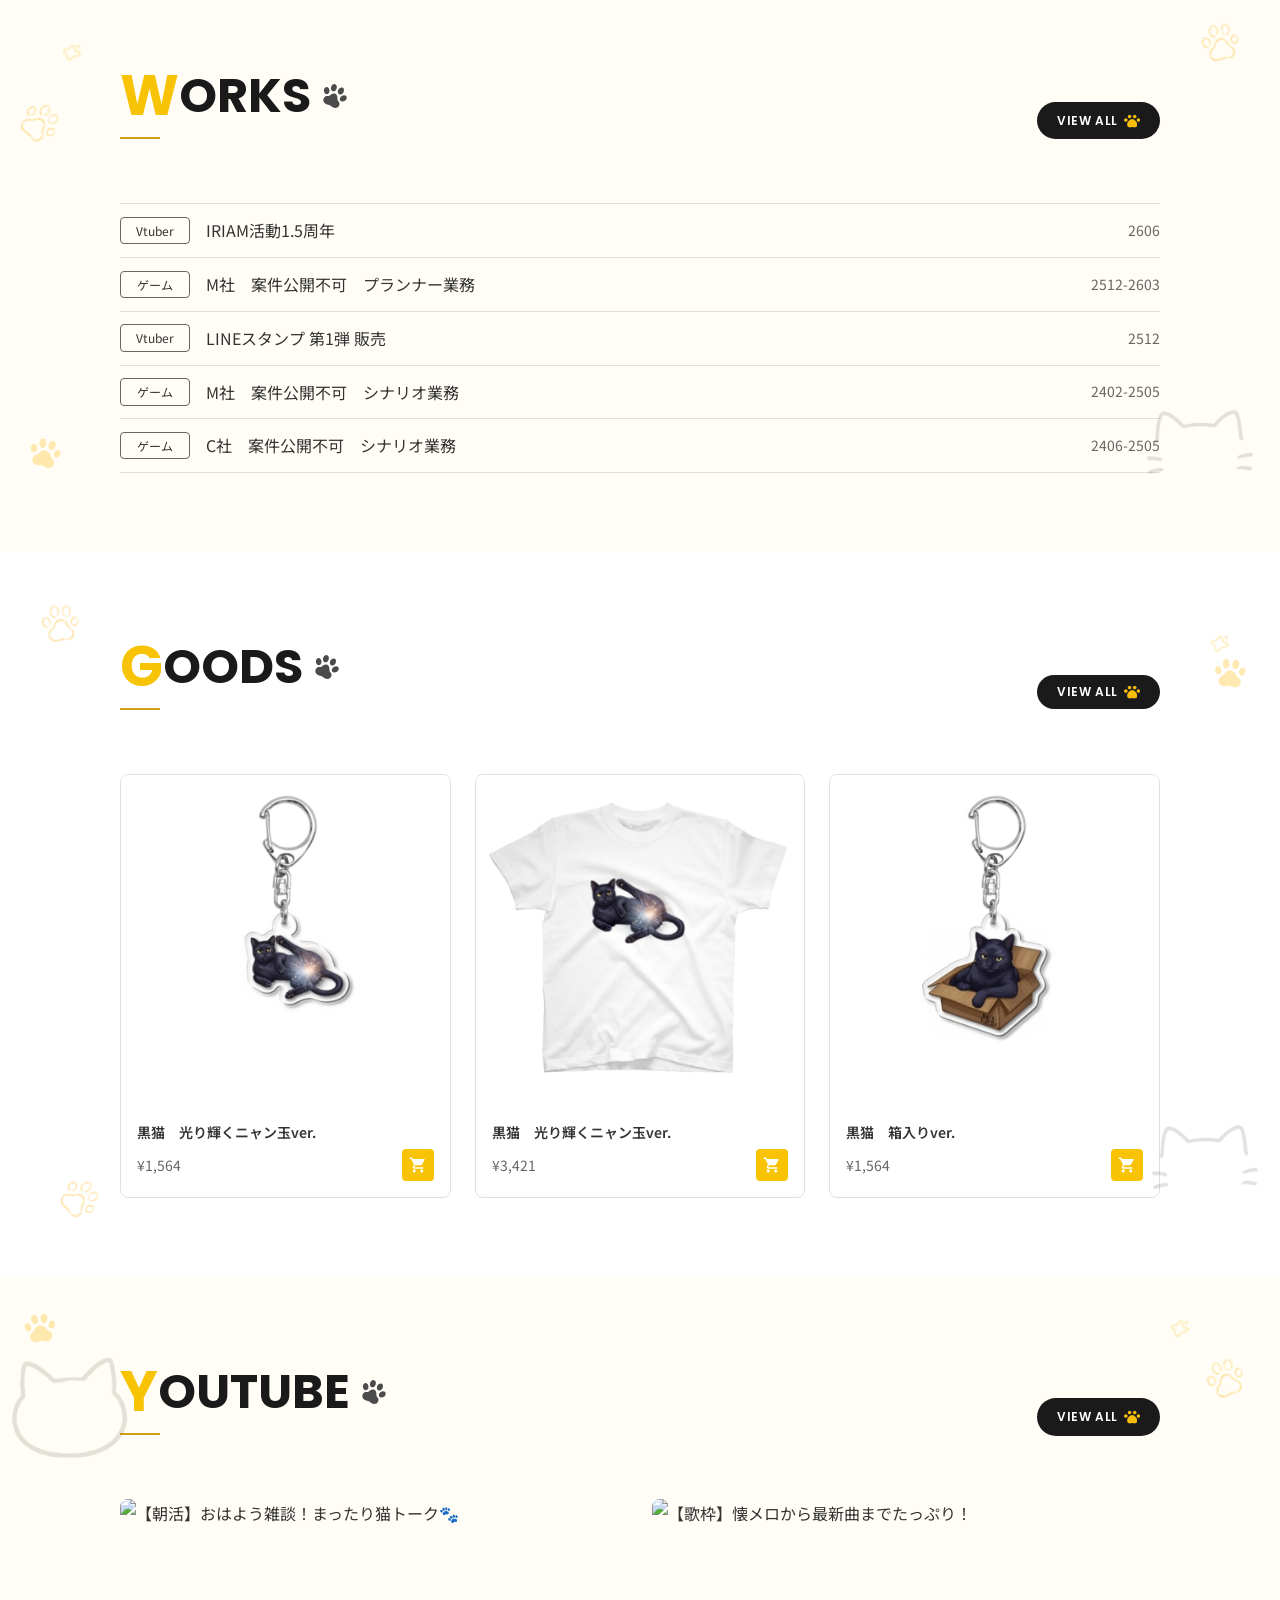
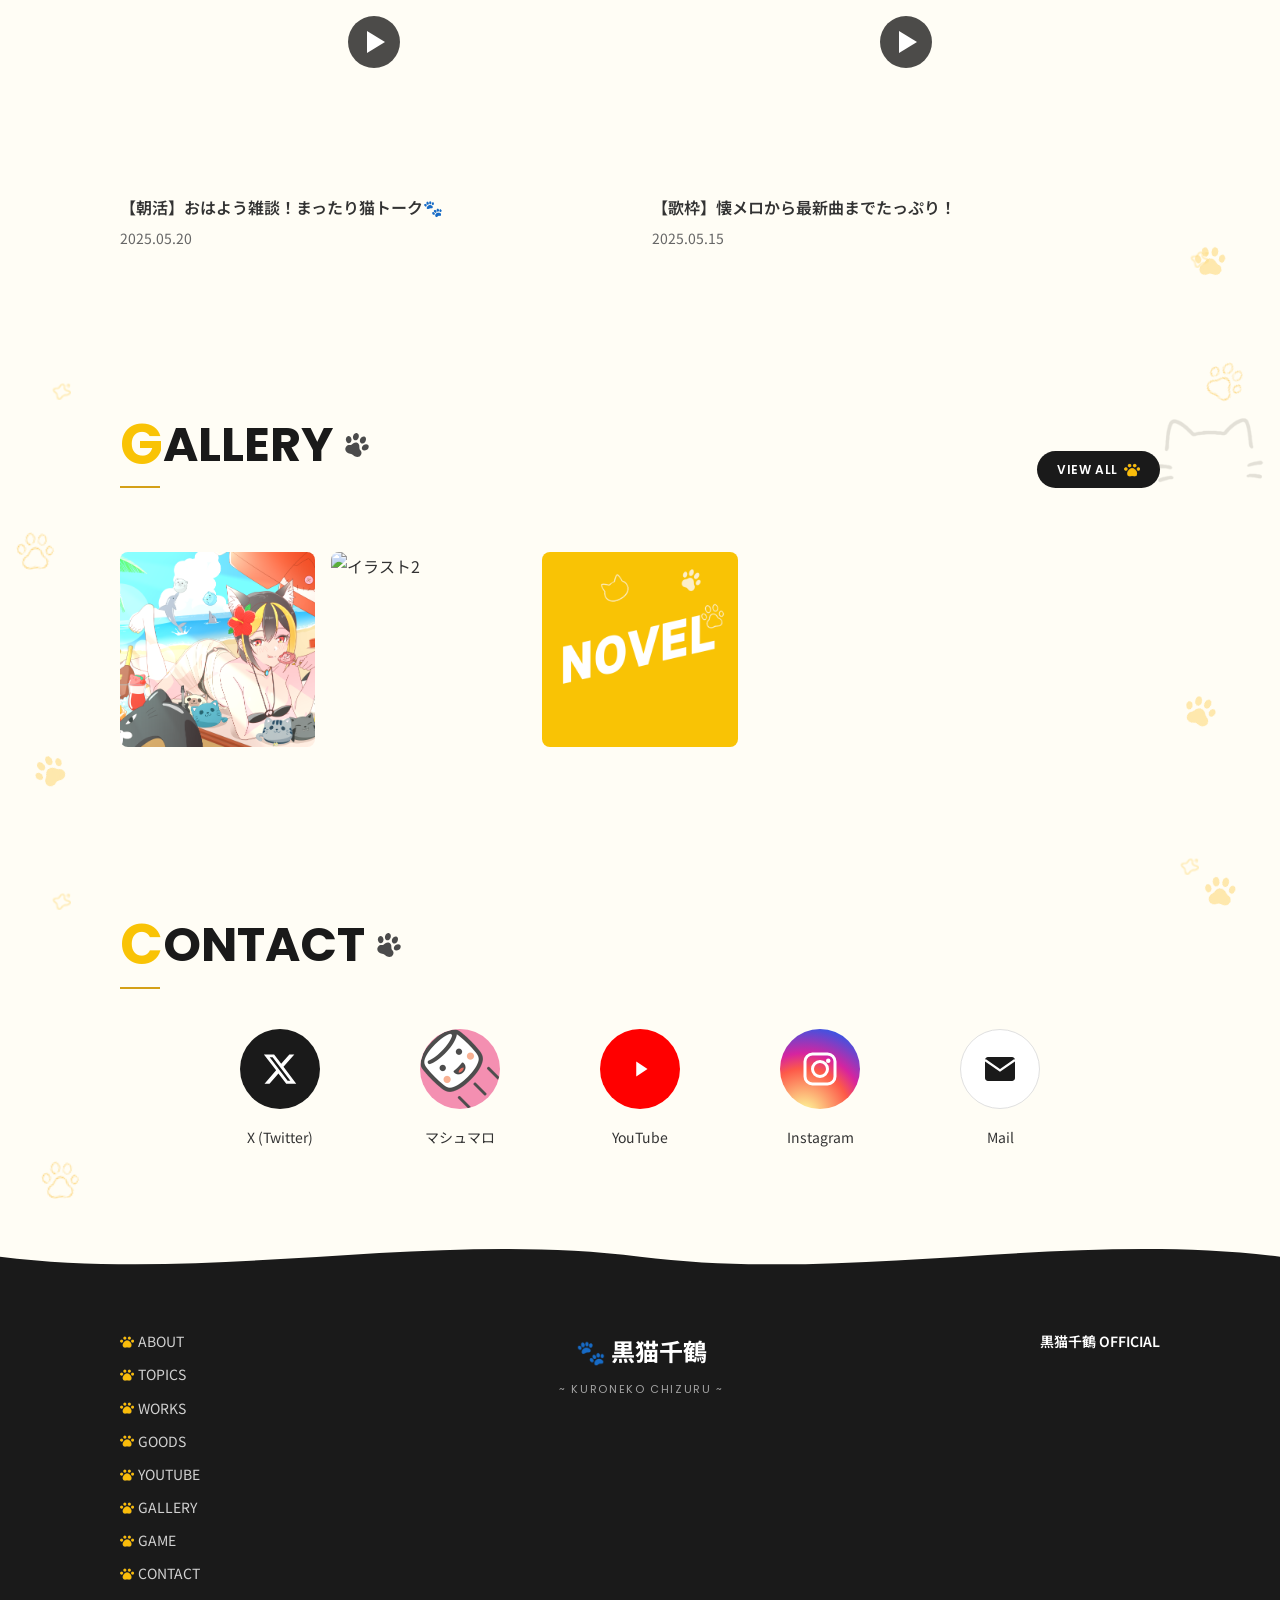
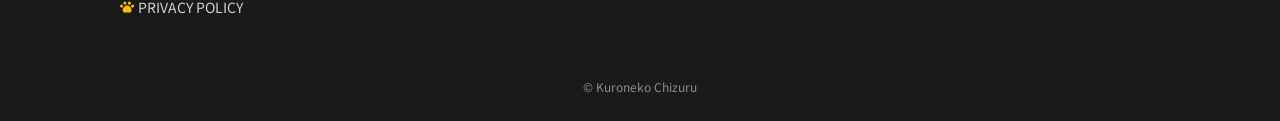
==== commit 1aea4383: "feat: ABOUTセクション追加、ご利用上の注意ページ2種を新設 - トップに ABOUT セクションを追加し、ヘッダー・モバイルメニュー・フッターにリンクを追加 - terms.html（ゲーム" ====
--- a/index.html
+++ b/index.html
@@ -63,6 +63,23 @@
     </div>
   </section>
 
+  <!-- ========== About Section ========== -->
+  <section id="about" class="section about-section">
+    <div class="section-inner">
+      <div>
+        <h2 class="section-title">
+          <span class="first-letter">A</span>BOUT <img src="img/decorations/paw-black.svg" alt="" class="section-title-paw">
+        </h2>
+        <div class="section-divider"></div>
+      </div>
+      <div class="about-content">
+        <h3 class="about-title">黒猫千鶴って？</h3>
+        <p>物語やゲームを創ったり、配信でおしゃべり。<br>自由気ままに創って遊ぶ、黒猫系VTuber・黒猫千鶴にゃ🐈‍⬛🐾</p>
+        <p>ここは“楽しい”や“好き”を集めた黒猫工房。<br>どうぞ、のんびり寄り道していってにゃ♪</p>
+      </div>
+    </div>
+  </section>
+
   <!-- ========== Topics Section ========== -->
   <section id="topics" class="section topics-section">
     <div class="section-inner">
--- a/css/home.css
+++ b/css/home.css
@@ -215,6 +215,39 @@
 
 .carousel-dot.active {
   background-color: #F9C305;
+}
+
+/* ========================================
+   About Section
+   ======================================== */
+.about-section {
+  background-color: var(--color-bg);
+}
+
+.about-content {
+  max-width: 800px;
+  margin: 0 auto;
+  text-align: center;
+  line-height: 2;
+  font-size: var(--font-size-base);
+  color: var(--color-text);
+}
+
+.about-title {
+  font-size: 40px; /* 約30pt */
+  font-weight: 700;
+  color: var(--color-primary);
+  margin-bottom: var(--spacing-lg);
+}
+
+.about-content p + p {
+  margin-top: var(--spacing-md);
+}
+
+@media (max-width: 768px) {
+  .about-title {
+    font-size: 28px;
+  }
 }
 
 /* ========================================
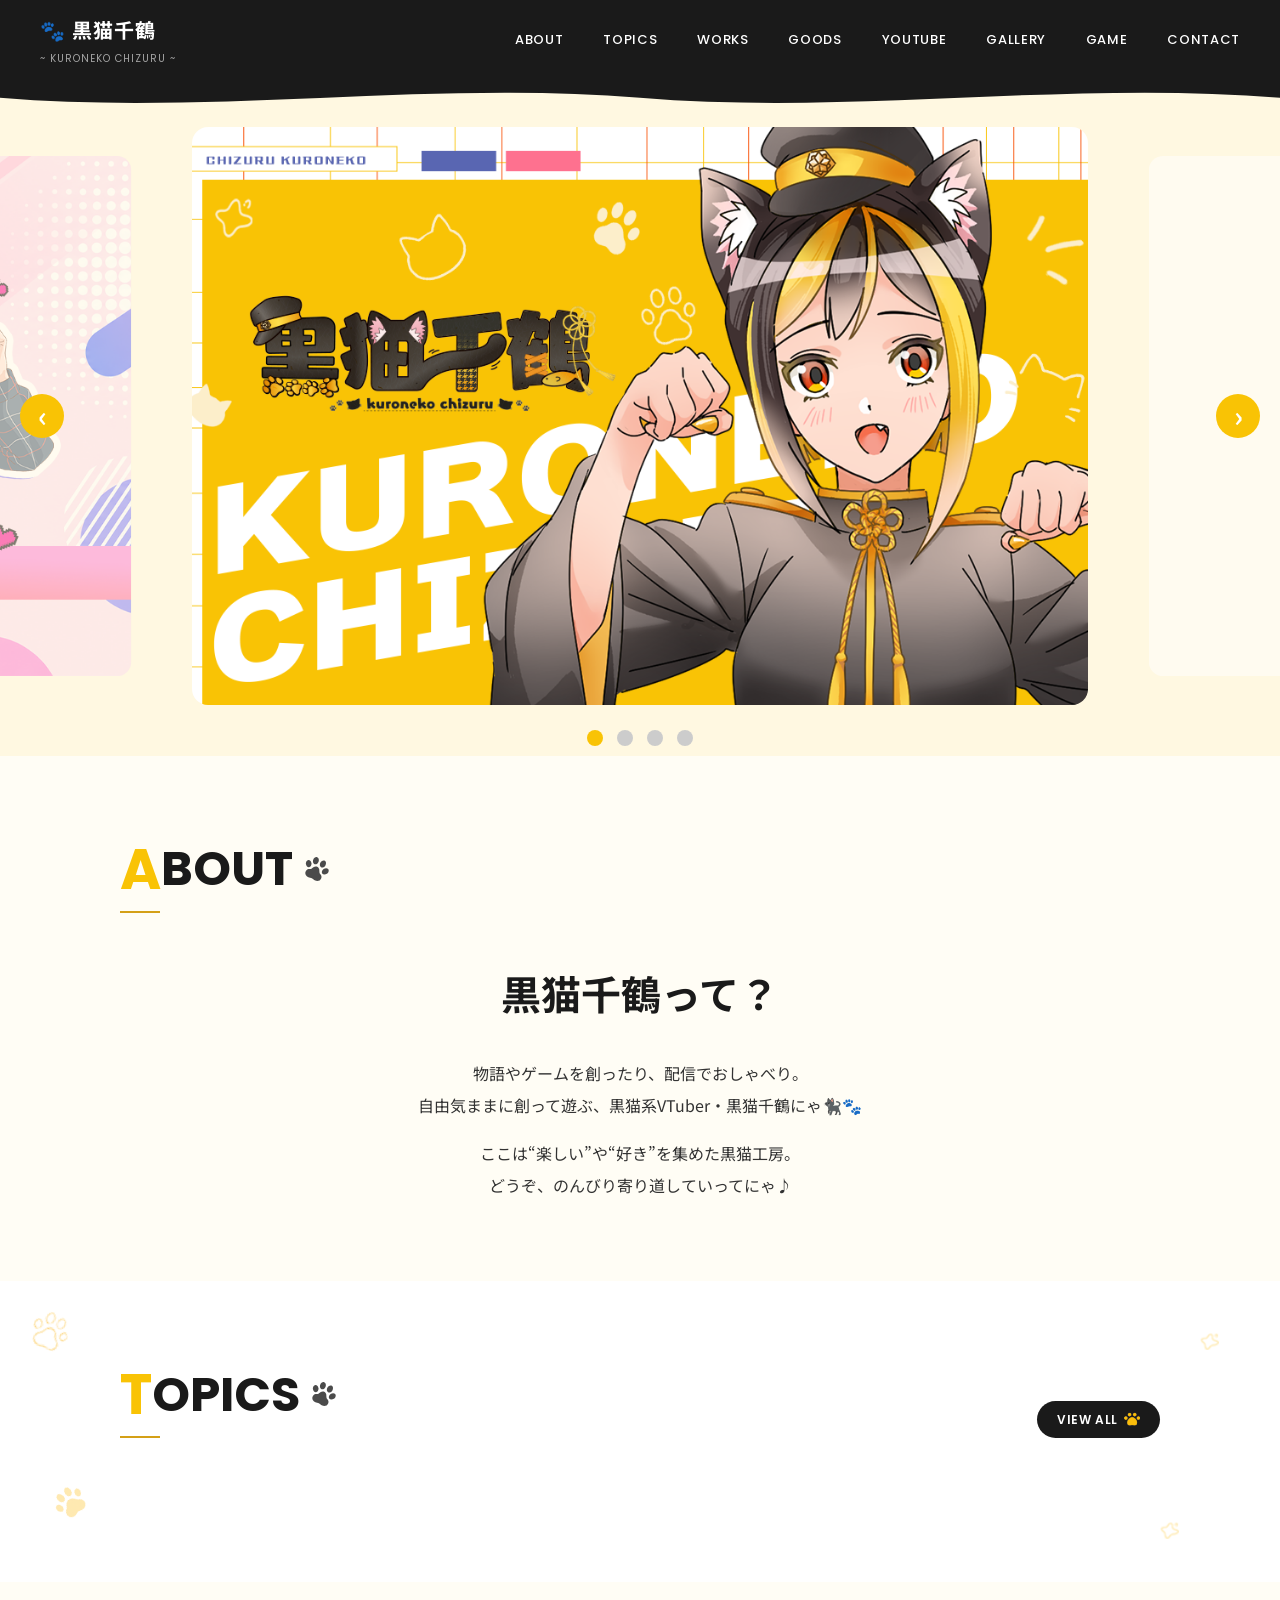
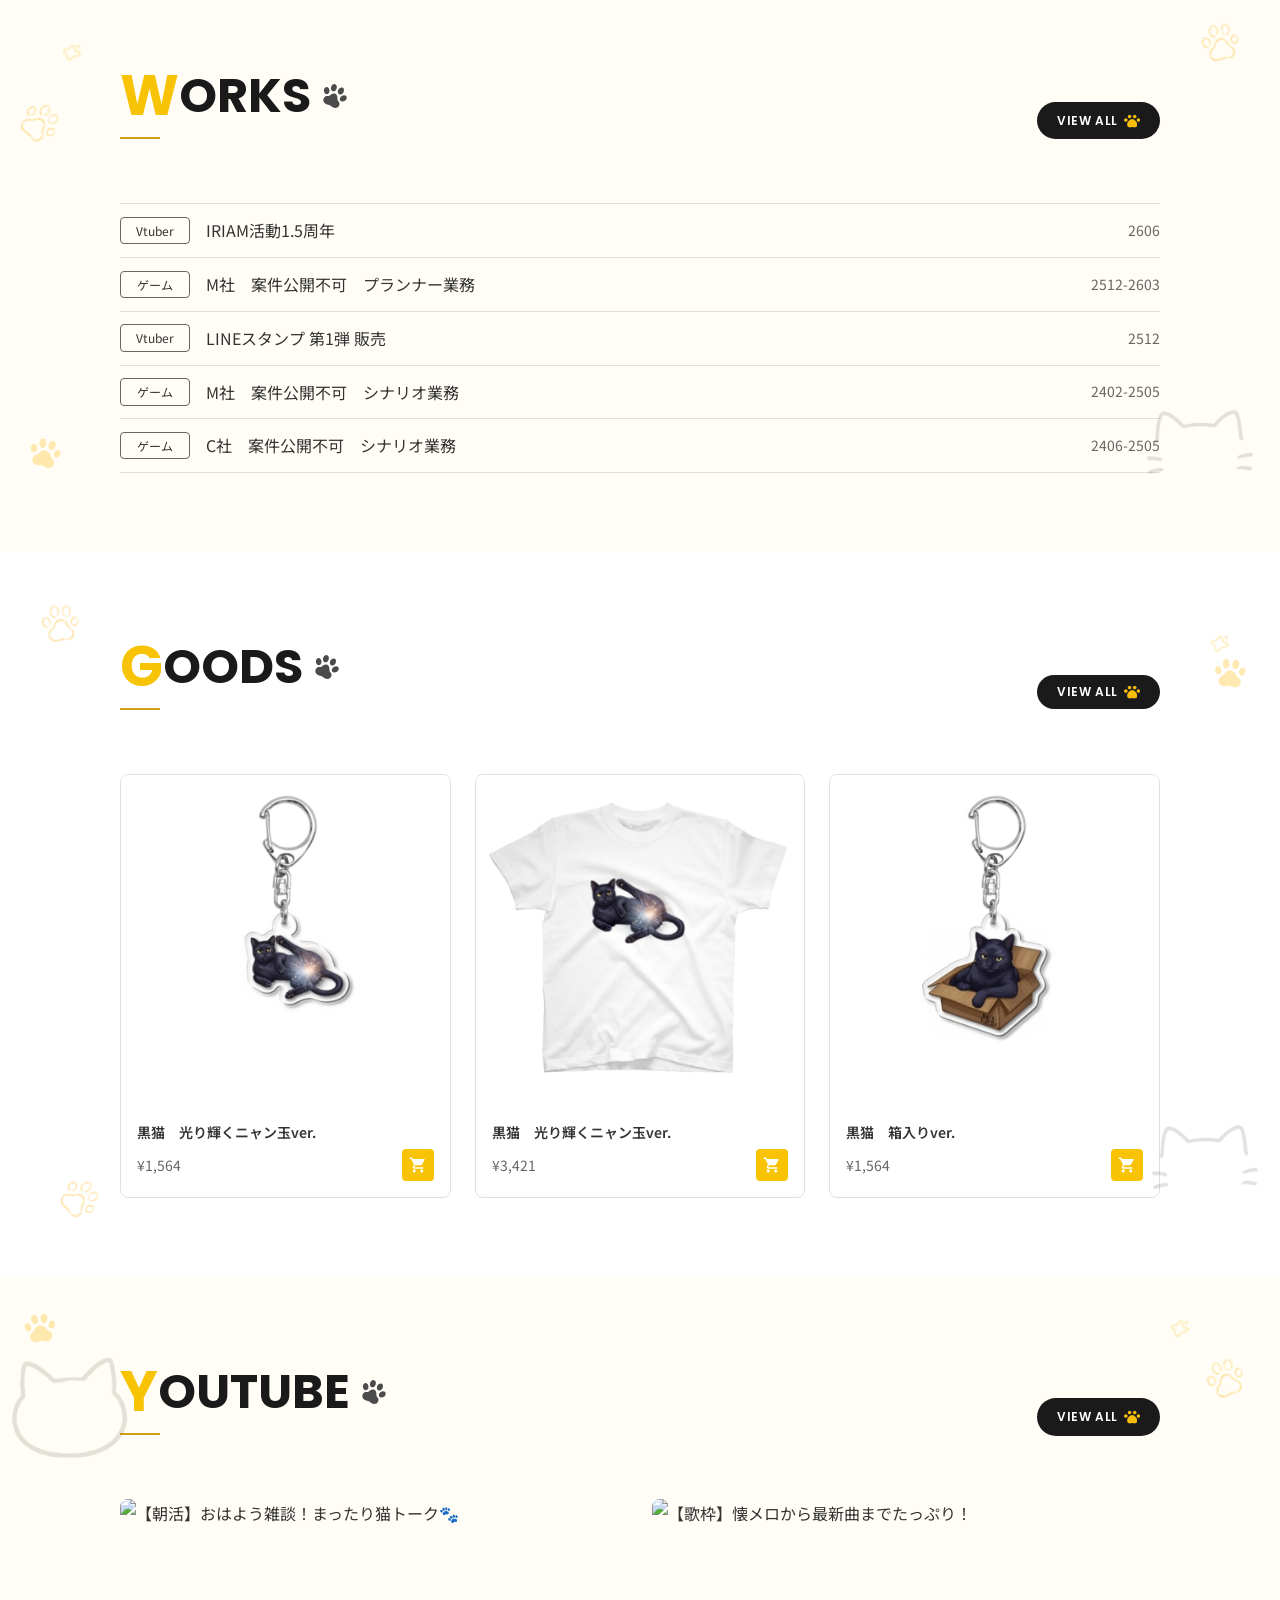
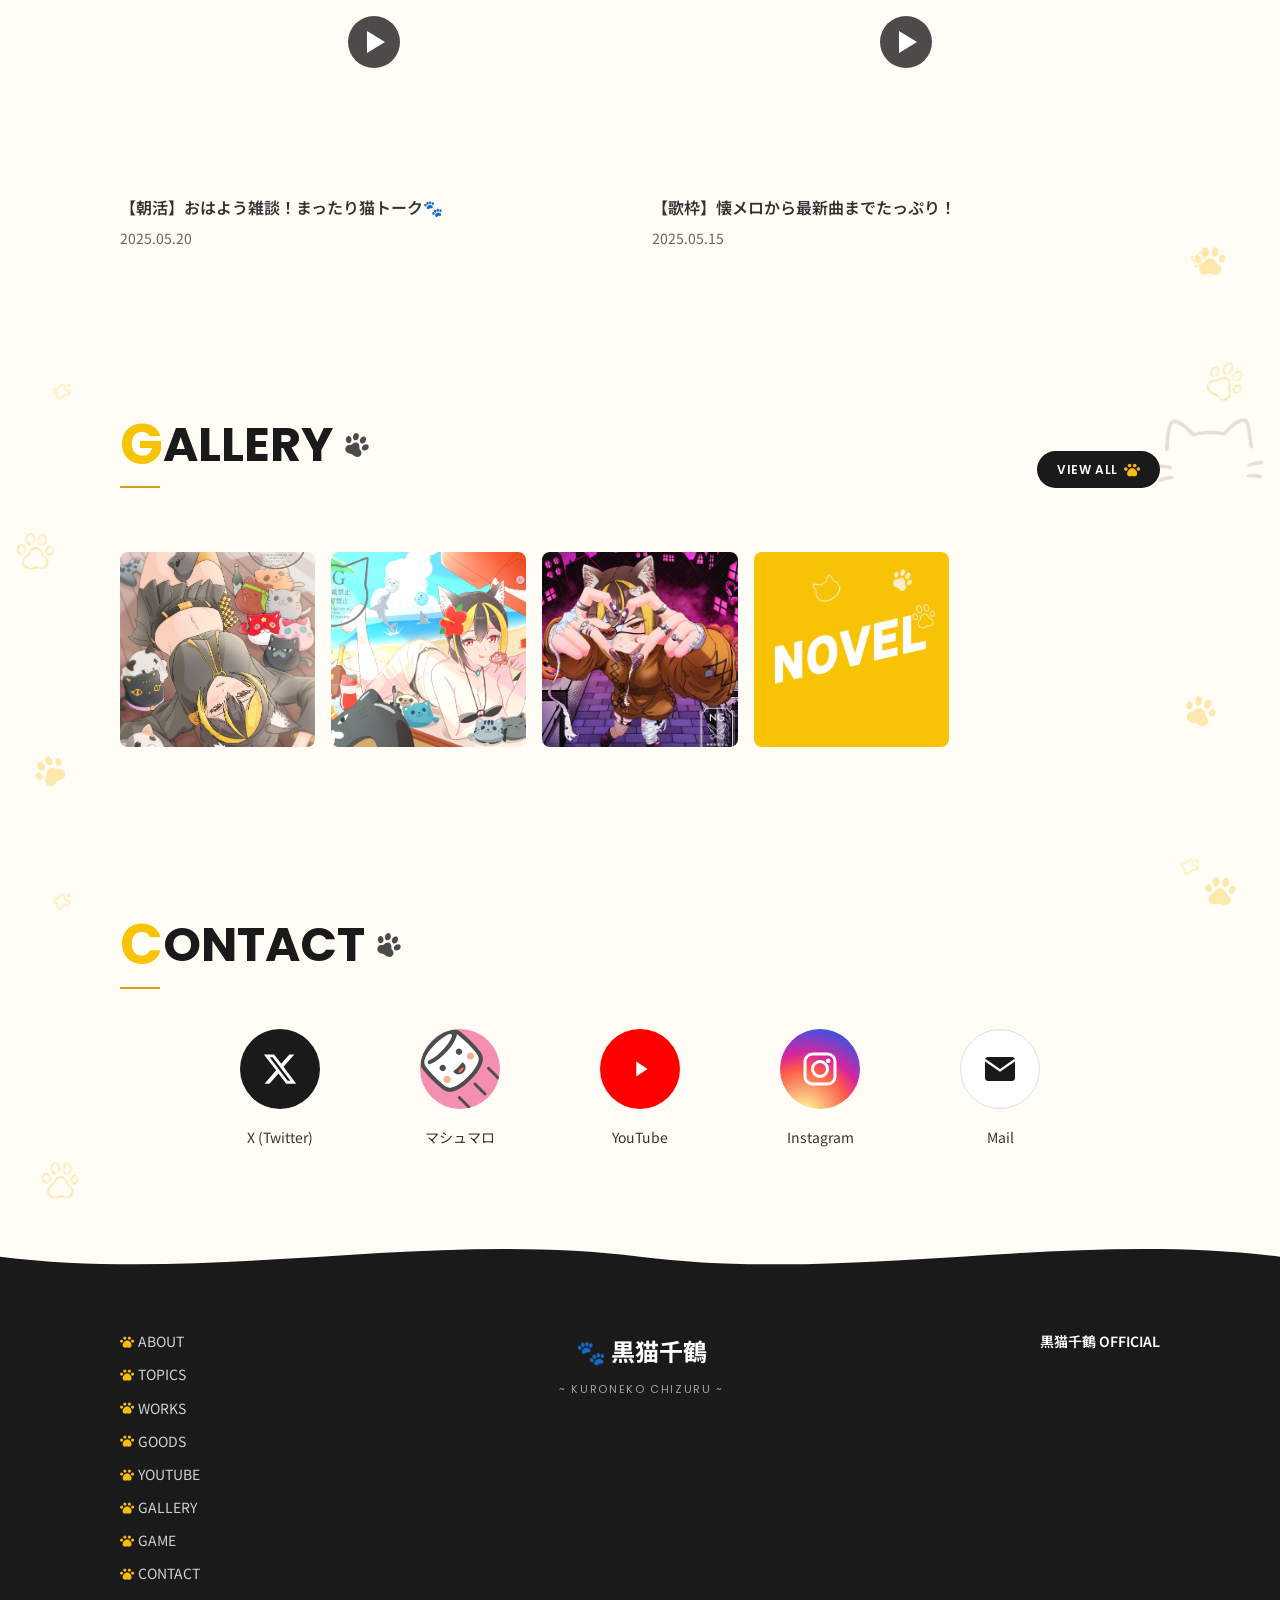
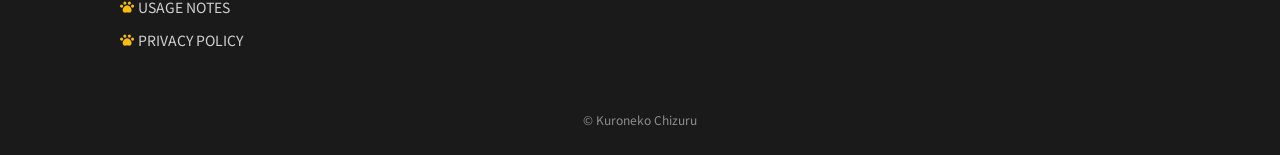
==== commit 41a769e1: "fix: HERO画像が見切れないよう波形帯を削除し、スマホ幅で画像比率に合わせて表示 - HERO下部の白い波形SVGを削除（ドットは維持） - 768px以下でスライドを画像比率(1200x680" ====
--- a/index.html
+++ b/index.html
@@ -54,11 +54,8 @@
       <button class="carousel-btn carousel-btn-prev" aria-label="前のスライド">&#8249;</button>
       <button class="carousel-btn carousel-btn-next" aria-label="次のスライド">&#8250;</button>
     </div>
-    <!-- 白い波形帯 + ドット -->
+    <!-- ドット -->
     <div class="hero-bottom-overlay">
-      <svg class="hero-bottom-wave" viewBox="0 0 1440 80" preserveAspectRatio="none" xmlns="http://www.w3.org/2000/svg">
-        <path d="M0,80 L0,40 C320,0 560,0 720,0 C880,0 1120,0 1440,40 L1440,80 Z" fill="#FFFFFF"/>
-      </svg>
       <div class="carousel-dots"></div>
     </div>
   </section>
@@ -74,7 +71,7 @@
       </div>
       <div class="about-content">
         <h3 class="about-title">黒猫千鶴って？</h3>
-        <p>物語やゲームを創ったり、配信でおしゃべり。<br>自由気ままに創って遊ぶ、黒猫系VTuber・黒猫千鶴にゃ🐈‍⬛🐾</p>
+        <p>物語やゲームを創ったり、配信でおしゃべり。<br>自由気ままに創って遊ぶ、<br class="about-br-sp">黒猫系VTuber・黒猫千鶴にゃ🐈‍⬛🐾</p>
         <p>ここは“楽しい”や“好き”を集めた黒猫工房。<br>どうぞ、のんびり寄り道していってにゃ♪</p>
       </div>
     </div>
--- a/css/home.css
+++ b/css/home.css
@@ -244,9 +244,18 @@
   margin-top: var(--spacing-md);
 }
 
+/* スマホのみ改行（PCでは非表示） */
+.about-br-sp {
+  display: none;
+}
+
 @media (max-width: 768px) {
   .about-title {
     font-size: 28px;
+  }
+
+  .about-br-sp {
+    display: inline;
   }
 }
 
@@ -930,3 +939,18 @@
     font-size: 11px;
   }
 }
+
+/* ========================================
+   Hero: スマホ・タブレットでは画像比率(1200x680)に合わせて全体を表示
+   ======================================== */
+@media (max-width: 768px) {
+  .hero-section {
+    height: auto;
+    padding: 44px 0 36px;
+  }
+
+  .carousel-slide {
+    height: auto;
+    aspect-ratio: 1200 / 680;
+  }
+}
